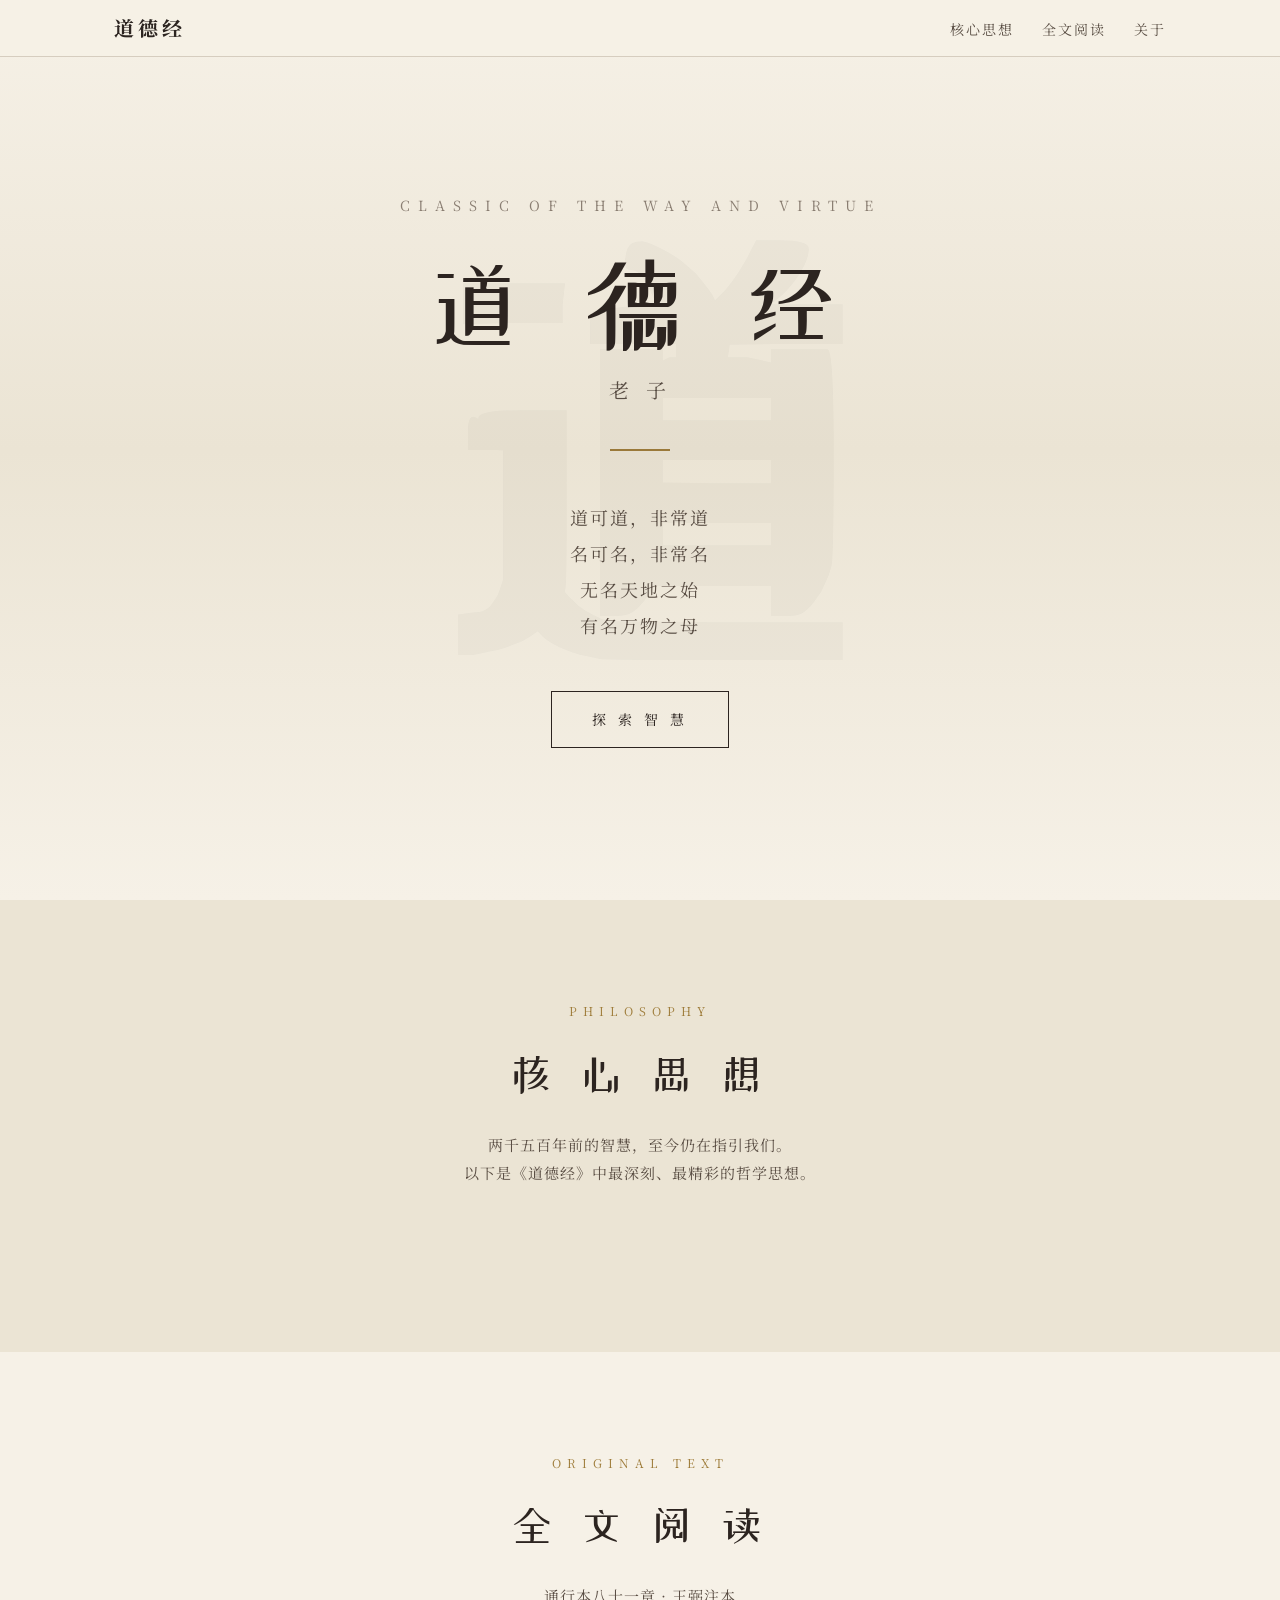
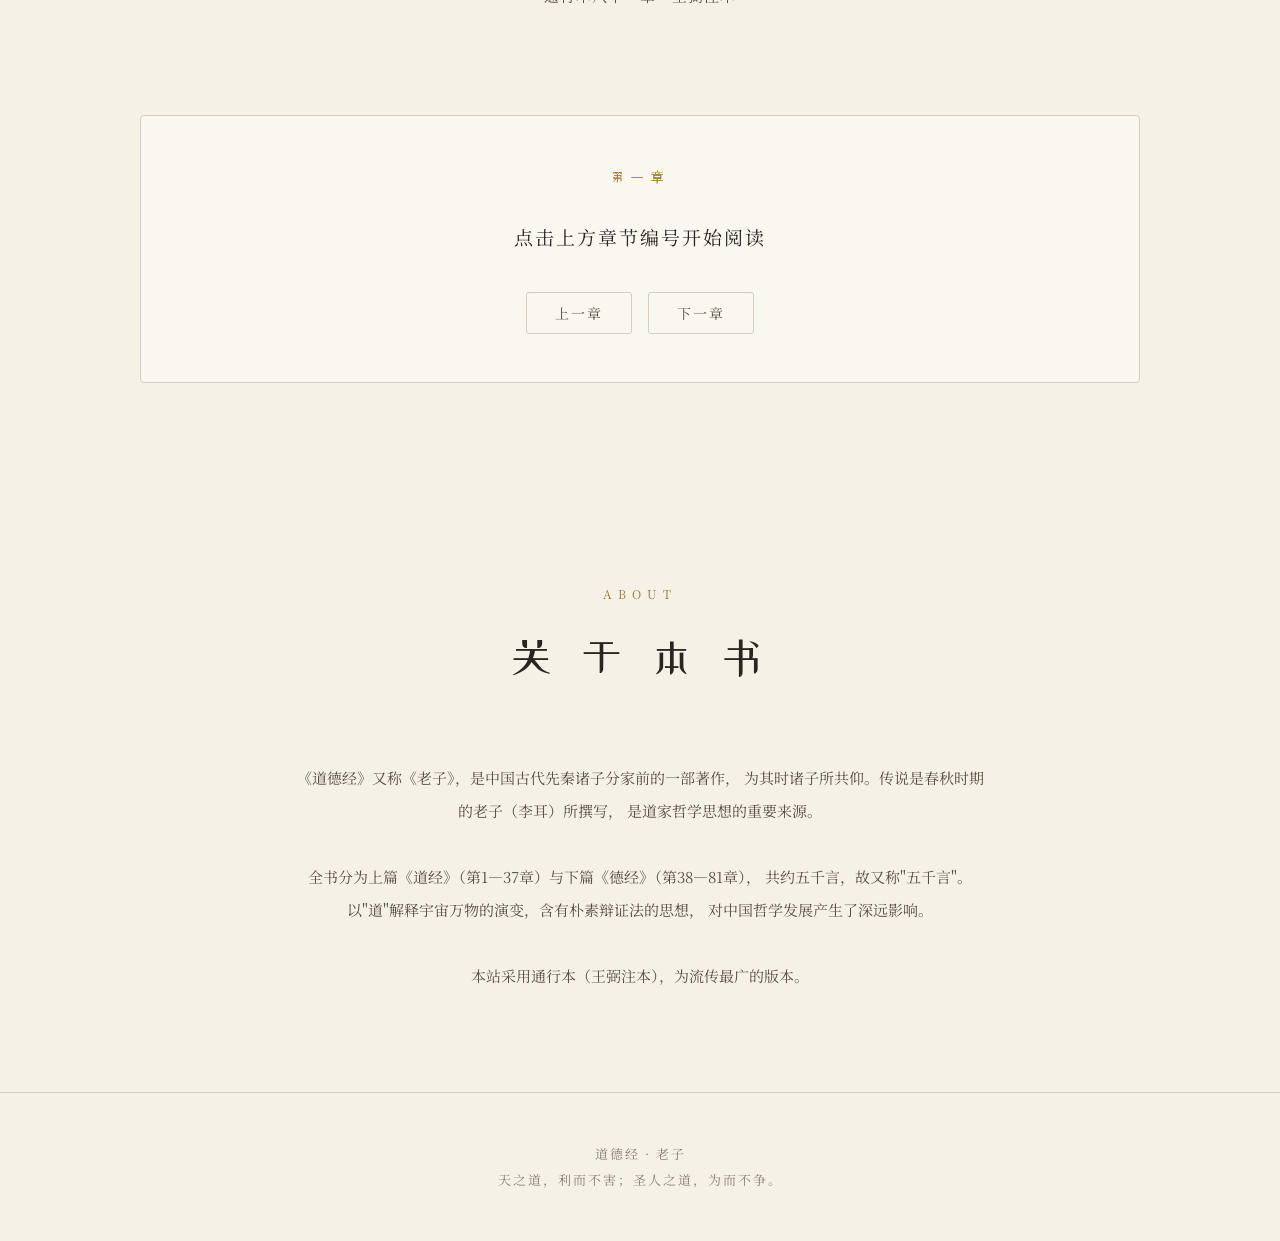
==== daodejing/index.html @ 7492b42c "Add Dao De Jing (道德经) website with core philosophy + full text Single-page static site with Chinese " ====
<!DOCTYPE html>
<html lang="zh-CN">
<head>
<meta charset="UTF-8">
<meta name="viewport" content="width=device-width, initial-scale=1.0">
<title>道德经 — 老子智慧</title>
<style>
@import url('https://fonts.googleapis.com/css2?family=Noto+Serif+SC:wght@400;600;700;900&family=ZCOOL+XiaoWei&display=swap');

:root {
  --bg: #f6f1e7;
  --bg-dark: #ebe4d4;
  --ink: #2c2420;
  --ink-light: #5a4e44;
  --ink-faint: #8a7e72;
  --accent: #8b2500;
  --accent-light: #c44820;
  --gold: #9e7c3a;
  --gold-light: #c4a85a;
  --card-bg: #faf7f0;
  --border: #d6cdbf;
  --shadow: rgba(44,36,32,0.08);
}

* { margin: 0; padding: 0; box-sizing: border-box; }

html { scroll-behavior: smooth; }

body {
  font-family: 'Noto Serif SC', 'Songti SC', 'SimSun', 'STSong', serif;
  background: var(--bg);
  color: var(--ink);
  line-height: 1.9;
  font-size: 17px;
  -webkit-font-smoothing: antialiased;
}

/* ── NAV ─────────────────────────────────────── */
nav {
  position: fixed; top: 0; left: 0; right: 0; z-index: 100;
  background: rgba(246,241,231,0.92);
  backdrop-filter: blur(12px);
  border-bottom: 1px solid var(--border);
  transition: box-shadow 0.3s;
}
nav.scrolled { box-shadow: 0 2px 20px var(--shadow); }
.nav-inner {
  max-width: 1100px; margin: 0 auto;
  display: flex; align-items: center; justify-content: space-between;
  padding: 0 24px; height: 56px;
}
.nav-brand {
  font-size: 20px; font-weight: 700; color: var(--ink);
  text-decoration: none; letter-spacing: 4px;
}
.nav-links { display: flex; gap: 28px; list-style: none; }
.nav-links a {
  text-decoration: none; color: var(--ink-light); font-size: 14px;
  letter-spacing: 2px; transition: color 0.2s; position: relative;
}
.nav-links a:hover, .nav-links a.active { color: var(--accent); }
.nav-links a::after {
  content: ''; position: absolute; bottom: -4px; left: 0; right: 0;
  height: 2px; background: var(--accent); transform: scaleX(0);
  transition: transform 0.3s;
}
.nav-links a:hover::after, .nav-links a.active::after { transform: scaleX(1); }
.nav-toggle { display: none; background: none; border: none; cursor: pointer; font-size: 24px; color: var(--ink); }

/* ── HERO ────────────────────────────────────── */
.hero {
  min-height: 100vh; display: flex; flex-direction: column;
  align-items: center; justify-content: center; text-align: center;
  padding: 120px 24px 80px;
  background: linear-gradient(180deg, var(--bg) 0%, var(--bg-dark) 50%, var(--bg) 100%);
  position: relative; overflow: hidden;
}
.hero::before {
  content: '道'; position: absolute;
  font-size: min(60vw, 500px); color: rgba(44,36,32,0.03);
  font-family: 'ZCOOL XiaoWei', serif; font-weight: 900;
  top: 50%; left: 50%; transform: translate(-50%,-50%);
  pointer-events: none; user-select: none;
}
.hero-subtitle {
  font-size: 14px; letter-spacing: 8px; color: var(--ink-faint);
  text-transform: uppercase; margin-bottom: 24px;
}
.hero-title {
  font-family: 'ZCOOL XiaoWei', 'Noto Serif SC', serif;
  font-size: clamp(48px, 10vw, 100px);
  font-weight: 400; letter-spacing: 16px;
  color: var(--ink); margin-bottom: 8px;
  line-height: 1.2;
}
.hero-author {
  font-size: 20px; color: var(--ink-light); letter-spacing: 6px;
  margin-bottom: 40px;
}
.hero-quote {
  max-width: 600px; font-size: 18px; color: var(--ink-light);
  line-height: 2; letter-spacing: 2px; margin-bottom: 48px;
}
.hero-divider {
  width: 60px; height: 2px; background: var(--gold); margin-bottom: 48px;
}
.hero-cta {
  display: inline-block; padding: 14px 40px;
  border: 1px solid var(--ink); color: var(--ink);
  text-decoration: none; font-size: 14px; letter-spacing: 4px;
  transition: all 0.3s;
}
.hero-cta:hover {
  background: var(--ink); color: var(--bg);
}

/* ── SECTIONS ────────────────────────────────── */
section { padding: 100px 24px; }
.section-inner { max-width: 1000px; margin: 0 auto; }
.section-header {
  text-align: center; margin-bottom: 64px;
}
.section-tag {
  font-size: 12px; letter-spacing: 6px; color: var(--gold);
  text-transform: uppercase; margin-bottom: 12px;
}
.section-title {
  font-family: 'ZCOOL XiaoWei', 'Noto Serif SC', serif;
  font-size: clamp(28px, 5vw, 42px);
  font-weight: 400; letter-spacing: 8px;
  margin-bottom: 16px;
}
.section-desc {
  font-size: 15px; color: var(--ink-light);
  max-width: 600px; margin: 0 auto; letter-spacing: 1px;
}

/* ── IDEA CARDS ───────────────────────────────── */
#ideas { background: var(--bg-dark); }
.ideas-grid {
  display: grid; grid-template-columns: 1fr; gap: 24px;
}
.idea-card {
  background: var(--card-bg);
  border: 1px solid var(--border);
  border-radius: 4px;
  overflow: hidden; transition: box-shadow 0.3s;
}
.idea-card:hover { box-shadow: 0 8px 32px var(--shadow); }
.idea-header {
  padding: 28px 32px; cursor: pointer;
  display: flex; align-items: flex-start; gap: 20px;
  user-select: none;
}
.idea-number {
  font-family: 'ZCOOL XiaoWei', serif;
  font-size: 36px; color: var(--gold-light);
  line-height: 1; min-width: 44px; text-align: center;
  opacity: 0.6;
}
.idea-header-text { flex: 1; }
.idea-name {
  font-size: 22px; font-weight: 700;
  letter-spacing: 4px; margin-bottom: 8px;
  color: var(--ink);
}
.idea-quote-preview {
  font-size: 15px; color: var(--accent);
  letter-spacing: 1px; line-height: 1.7;
}
.idea-toggle {
  font-size: 20px; color: var(--ink-faint);
  transition: transform 0.3s; margin-top: 6px;
}
.idea-card.open .idea-toggle { transform: rotate(180deg); }
.idea-body {
  max-height: 0; overflow: hidden;
  transition: max-height 0.5s ease;
}
.idea-body-inner {
  padding: 0 32px 32px 96px;
}
.idea-full-quote {
  background: rgba(142,124,58,0.06);
  border-left: 3px solid var(--gold);
  padding: 16px 20px; margin-bottom: 20px;
  font-size: 15px; color: var(--accent);
  letter-spacing: 1px; line-height: 2;
}
.idea-explain {
  font-size: 15px; color: var(--ink-light);
  line-height: 2; margin-bottom: 16px;
  text-align: justify;
}
.idea-insight {
  font-size: 14px; color: var(--gold);
  border-top: 1px solid var(--border);
  padding-top: 16px; line-height: 1.8;
  font-style: italic;
}

/* ── FULL TEXT ─────────────────────────────────── */
#fulltext { background: var(--bg); }
.chapter-grid {
  display: grid; grid-template-columns: repeat(auto-fill, minmax(90px, 1fr));
  gap: 8px; margin-bottom: 40px;
}
.chap-btn {
  padding: 8px 4px; text-align: center;
  background: var(--card-bg); border: 1px solid var(--border);
  border-radius: 3px; cursor: pointer;
  font-size: 13px; color: var(--ink-light);
  transition: all 0.2s; font-family: inherit;
}
.chap-btn:hover, .chap-btn.active {
  background: var(--ink); color: var(--bg);
  border-color: var(--ink);
}
.chapter-display {
  background: var(--card-bg);
  border: 1px solid var(--border);
  border-radius: 4px;
  padding: 48px; min-height: 200px;
  text-align: center;
}
.chapter-display-num {
  font-family: 'ZCOOL XiaoWei', serif;
  font-size: 14px; letter-spacing: 6px;
  color: var(--gold); margin-bottom: 24px;
}
.chapter-display-text {
  font-size: 19px; line-height: 2.4;
  letter-spacing: 2px; color: var(--ink);
  max-width: 700px; margin: 0 auto;
  white-space: pre-line;
}
.chapter-nav {
  display: flex; justify-content: center; gap: 16px; margin-top: 32px;
}
.chapter-nav button {
  padding: 10px 28px; font-family: inherit;
  font-size: 14px; letter-spacing: 2px;
  background: none; border: 1px solid var(--border);
  color: var(--ink-light); cursor: pointer;
  border-radius: 3px; transition: all 0.2s;
}
.chapter-nav button:hover {
  border-color: var(--ink); color: var(--ink);
}
.chapter-nav button:disabled {
  opacity: 0.3; cursor: default;
}

/* ── FOOTER ───────────────────────────────────── */
footer {
  text-align: center; padding: 48px 24px;
  border-top: 1px solid var(--border);
  font-size: 13px; color: var(--ink-faint);
  letter-spacing: 2px; line-height: 2;
}

/* ── SCROLL TOP ───────────────────────────────── */
.scroll-top {
  position: fixed; bottom: 32px; right: 32px;
  width: 44px; height: 44px;
  background: var(--ink); color: var(--bg);
  border: none; border-radius: 50%;
  font-size: 18px; cursor: pointer;
  opacity: 0; pointer-events: none;
  transition: opacity 0.3s, transform 0.3s;
  z-index: 90; display: flex; align-items: center; justify-content: center;
}
.scroll-top.show { opacity: 0.7; pointer-events: auto; }
.scroll-top:hover { opacity: 1; transform: scale(1.1); }

/* ── RESPONSIVE ───────────────────────────────── */
@media (max-width: 768px) {
  .nav-links { display: none; }
  .nav-links.open {
    display: flex; flex-direction: column;
    position: absolute; top: 56px; left: 0; right: 0;
    background: rgba(246,241,231,0.97);
    padding: 20px 24px; gap: 16px;
    border-bottom: 1px solid var(--border);
  }
  .nav-toggle { display: block; }
  .hero { padding: 100px 20px 60px; }
  .idea-header { padding: 20px; gap: 12px; }
  .idea-number { font-size: 28px; min-width: 36px; }
  .idea-name { font-size: 18px; }
  .idea-body-inner { padding: 0 20px 24px 68px; }
  .chapter-display { padding: 28px 20px; }
  .chapter-grid { grid-template-columns: repeat(auto-fill, minmax(70px, 1fr)); }
  section { padding: 60px 16px; }
}
</style>
</head>
<body>

<!-- NAV -->
<nav id="mainNav">
  <div class="nav-inner">
    <a href="#" class="nav-brand">道德经</a>
    <button class="nav-toggle" onclick="toggleMenu()" aria-label="Menu">&#9776;</button>
    <ul class="nav-links" id="navLinks">
      <li><a href="#ideas">核心思想</a></li>
      <li><a href="#fulltext">全文阅读</a></li>
      <li><a href="#about">关于</a></li>
    </ul>
  </div>
</nav>

<!-- HERO -->
<section class="hero" id="home">
  <div class="hero-subtitle">CLASSIC OF THE WAY AND VIRTUE</div>
  <h1 class="hero-title">道 德 经</h1>
  <p class="hero-author">老 子</p>
  <div class="hero-divider"></div>
  <p class="hero-quote">
    道可道，非常道<br>
    名可名，非常名<br>
    无名天地之始<br>
    有名万物之母
  </p>
  <a href="#ideas" class="hero-cta">探 索 智 慧</a>
</section>

<!-- CORE IDEAS -->
<section id="ideas">
  <div class="section-inner">
    <div class="section-header">
      <div class="section-tag">PHILOSOPHY</div>
      <h2 class="section-title">核 心 思 想</h2>
      <p class="section-desc">
        两千五百年前的智慧，至今仍在指引我们。<br>
        以下是《道德经》中最深刻、最精彩的哲学思想。
      </p>
    </div>

    <div class="ideas-grid" id="ideasGrid">
      <!-- JS renders cards -->
    </div>
  </div>
</section>

<!-- FULL TEXT -->
<section id="fulltext">
  <div class="section-inner">
    <div class="section-header">
      <div class="section-tag">ORIGINAL TEXT</div>
      <h2 class="section-title">全 文 阅 读</h2>
      <p class="section-desc">通行本八十一章 · 王弼注本</p>
    </div>

    <div class="chapter-grid" id="chapterGrid">
      <!-- JS renders 81 buttons -->
    </div>

    <div class="chapter-display" id="chapterDisplay">
      <div class="chapter-display-num" id="chapNum">第一章</div>
      <div class="chapter-display-text" id="chapText">点击上方章节编号开始阅读</div>
      <div class="chapter-nav">
        <button onclick="prevChapter()" id="prevBtn">上一章</button>
        <button onclick="nextChapter()" id="nextBtn">下一章</button>
      </div>
    </div>
  </div>
</section>

<!-- ABOUT -->
<section id="about">
  <div class="section-inner">
    <div class="section-header">
      <div class="section-tag">ABOUT</div>
      <h2 class="section-title">关 于 本 书</h2>
    </div>
    <div style="max-width:700px; margin:0 auto; text-align:center; color:var(--ink-light); line-height:2.2; font-size:15px;">
      <p>
        《道德经》又称《老子》，是中国古代先秦诸子分家前的一部著作，
        为其时诸子所共仰。传说是春秋时期的老子（李耳）所撰写，
        是道家哲学思想的重要来源。
      </p>
      <br>
      <p>
        全书分为上篇《道经》（第1—37章）与下篇《德经》（第38—81章），
        共约五千言，故又称"五千言"。
        以"道"解释宇宙万物的演变，含有朴素辩证法的思想，
        对中国哲学发展产生了深远影响。
      </p>
      <br>
      <p>
        本站采用通行本（王弼注本），为流传最广的版本。
      </p>
    </div>
  </div>
</section>

<footer>
  道德经 · 老子<br>
  天之道，利而不害；圣人之道，为而不争。
</footer>

<button class="scroll-top" id="scrollTop" onclick="window.scrollTo({top:0})">&#8593;</button>

<script>
// ── DATA: 12 Core Ideas ──────────────────────────
const IDEAS = [
  {
    name: "道法自然",
    preview: "人法地，地法天，天法道，道法自然。",
    quotes: [
      "人法地，地法天，天法道，道法自然。 ——第二十五章",
      "道可道，非常道；名可名，非常名。无名天地之始，有名万物之母。 ——第一章",
      "道生一，一生二，二生三，三生万物。 ——第四十二章"
    ],
    explain: ""道"是老子哲学的最高范畴，是天地万物的本原与本体。"道法自然"并非说道之上还有一个"自然"，而是说道的本性就是自然而然、自本自根。道无形无名，不可言说，却创生万物。道成就万物，不是有意作为，而是完全出于自然——"生而不有，为而不恃，长而不宰"。",
    insight: "两千五百年前就提出了宇宙运行的根本法则——一切事物都应遵循其内在规律，不可强行违背。这是人类最早的系统性自然哲学之一，至今仍是生态哲学和可持续发展理念的思想源头。"
  },
  {
    name: "无为而治",
    preview: "道常无为，而无不为。",
    quotes: [
      "道常无为，而无不为。侯王若能守之，万物将自化。 ——第三十七章",
      "我无为而民自化，我好静而民自正，我无事而民自富，我无欲而民自朴。 ——第五十七章",
      "为无为，事无事，味无味。 ——第六十三章"
    ],
    explain: ""无为"是老子治国智慧的总纲，但绝非消极不作为。其真义是顺应自然规律而行，不妄为、不强为、不逆天道而动。正因为不违背自然，不强以为意，才能达到最好的效果——"无为而无不为"。",
    insight: "这一理念揭示了过度干预往往适得其反的深刻道理。最高明的治理，是创造条件让事物自然发展，而非事无巨细地控制一切——对现代管理学、政治学都有极强的启示。"
  },
  {
    name: "上善若水",
    preview: "水善利万物而不争，处众人之所恶，故几于道。",
    quotes: [
      "上善若水。水善利万物而不争，处众人之所恶，故几于道。居善地，心善渊，与善仁，言善信，正善治，事善能，动善时。夫唯不争，故无尤。 ——第八章"
    ],
    explain: "老子以水为喻，阐述最高境界的善德。水具有三大品格：一是"利万物"——滋养万物却不索取回报；二是"不争"——不与万物争高下；三是"处下"——甘居众人不愿去的低处。同时，水在居处、心胸、待人、言语、治事、行动等七个方面都展现了至善之德。",
    insight: "以水喻道，将抽象哲理化为最生动的自然意象。谦卑、利他、不争才是最接近道的品格——深刻影响了中国人的处世哲学和人格理想。"
  },
  {
    name: "反者道之动",
    preview: "祸兮，福之所倚；福兮，祸之所伏。",
    quotes: [
      "反者道之动，弱者道之用。天下万物生于有，有生于无。 ——第四十章",
      "祸兮，福之所倚；福兮，祸之所伏。 ——第五十八章",
      "曲则全，枉则直，洼则盈，敝则新，少则得，多则惑。 ——第二十二章"
    ],
    explain: ""反者道之动"揭示了宇宙万物运动变化的根本规律：事物总是朝着相反的方向发展转化，物极必反，循环往复。祸与福、强与弱、有与无，一切对立面都是相互依存、相互转化的。委曲反能保全，弯曲反能伸直，低洼反能充盈——看似矛盾的表述，蕴含着深刻的辩证智慧。",
    insight: "老子的辩证法思想比黑格尔早了两千多年，却已精辟地揭示了对立统一的基本规律，是人类哲学史上最早、最深刻的辩证思维之一。"
  },
  {
    name: "柔弱胜刚强",
    preview: "天下莫柔弱于水，而攻坚强者莫之能胜。",
    quotes: [
      "天下莫柔弱于水，而攻坚强者莫之能胜，以其无以易之。弱之胜强，柔之胜刚，天下莫不知，莫能行。 ——第七十八章",
      "人之生也柔弱，其死也坚强。万物草木之生也柔脆，其死也枯槁。故坚强者死之徒，柔弱者生之徒。 ——第七十六章"
    ],
    explain: "老子以水攻坚石、活人柔软而死人僵硬等自然现象为例，阐述了"守柔"的哲学主张。柔弱并非软弱无能，而是一种顺应自然、不与外力硬碰的生存智慧。天下没有比水更柔弱的，但攻克坚强之物没有能胜过水的。柔弱代表生机与活力，坚强则预示衰亡与僵化。",
    insight: "彻底颠覆了"强者为王"的常规认知——柔韧、灵活、适应力才是长久生存的根本力量，对军事战略、商业竞争、个人成长都有深远的指导价值。"
  },
  {
    name: "有无相生",
    preview: "有之以为利，无之以为用。",
    quotes: [
      "有无相生，难易相成，长短相形，高下相盈，音声相和，前后相随。 ——第二章",
      "三十辐共一毂，当其无，有车之用。埏埴以为器，当其无，有器之用。凿户牖以为室，当其无，有室之用。故有之以为利，无之以为用。 ——第十一章"
    ],
    explain: "老子提出了"有"与"无"这对根本性的哲学范畴。一切事物都是"有"与"无"的统一。车轮中间的空虚才使车有用，器皿中间的空间才使器皿有用，房屋的空间才使房屋可居——看似"无"的部分，恰恰是最关键的功能所在。",
    insight: "深刻揭示了"空"与"虚"的巨大价值，打破了人们只重视"有"而忽视"无"的偏见，是建筑美学、空间设计乃至人生留白哲学的理论根基。"
  },
  {
    name: "致虚守静",
    preview: "致虚极，守静笃。万物并作，吾以观复。",
    quotes: [
      "致虚极，守静笃。万物并作，吾以观复。夫物芸芸，各复归其根。归根曰静，是谓复命。 ——第十六章",
      "重为轻根，静为躁君。 ——第二十六章"
    ],
    explain: ""致虚极，守静笃"是老子修身养性的核心心法。"致虚"是让内心达到极度空明、无杂念的状态；"守静"是坚持安静笃定、不被外物所扰。只有在虚静的心境中，才能观照万物循环往复的规律，看清事物的本质。万物纷纷芸芸，最终都要回归其根本——归根就是静，了解这个规律才叫"明"。",
    insight: "在充满喧嚣与焦虑的时代，"致虚守静"是冥想、正念等现代心理调适方法的古老哲学源头，教导人们通过内心的宁静来获得真正的洞察力。"
  },
  {
    name: "知足不辱",
    preview: "祸莫大于不知足，咎莫大于欲得。",
    quotes: [
      "知足不辱，知止不殆，可以长久。 ——第四十四章",
      "祸莫大于不知足，咎莫大于欲得。故知足之足，常足矣。 ——第四十六章",
      "金玉满堂，莫之能守；富贵而骄，自遗其咎。功遂身退，天之道也。 ——第九章"
    ],
    explain: "老子深刻指出，人生最大的祸患莫过于不知满足，最大的过错莫过于贪欲无度。懂得满足就不会受到屈辱，懂得适可而止就不会陷入危险，这样才能长久安泰。知足不是安于现状的消极态度，而是对个人私欲的节制。功成之后懂得身退，才符合天道。",
    insight: "在物质主义盛行的当下尤为振聋发聩——幸福不在于拥有多少，而在于欲望与所得之间的平衡，是对抗现代人普遍焦虑的一剂良方。"
  },
  {
    name: "天地不仁",
    preview: "天地不仁，以万物为刍狗。",
    quotes: [
      "天地不仁，以万物为刍狗；圣人不仁，以百姓为刍狗。 ——第五章",
      "天之道，损有余而补不足。人之道则不然，损不足以奉有余。 ——第七十七章"
    ],
    explain: ""天地不仁"并非说天地残忍，而是说天地没有偏私偏爱，对待万物一视同仁，任其自生自灭、自然发展。同时，老子指出天之道是"损有余而补不足"——自然法则趋向平衡；而人之道却相反，"损不足以奉有余"——穷者愈穷，富者愈富。",
    insight: "提出了超越人类中心主义的宇宙观，主张万物平等、自然公正，同时深刻批判了社会不公的本质。"天之道损有余而补不足"是对社会公平正义最早、最精辟的哲学表达之一。"
  },
  {
    name: "大音希声",
    preview: "大方无隅，大器晚成，大音希声，大象无形。",
    quotes: [
      "大方无隅，大器晚成，大音希声，大象无形，道隐无名。 ——第四十一章",
      "五色令人目盲，五音令人耳聋，五味令人口爽。 ——第十二章"
    ],
    explain: "最宏大的方形反而没有棱角，最伟大的器物最后才能完成，最宏大的声音反而听不到声响，最宏大的形象反而看不到具体的形状——道幽隐而没有名称。真正伟大的东西超越了具体形式的限制。同时，过度的感官刺激反而会使人丧失感知能力。",
    insight: "揭示了"至简"与"至大"的内在统一，是极简主义美学和"少即是多"设计哲学的古老智慧源头——真正的伟大不在于外在的华丽，而在于内在的深邃与质朴。"
  },
  {
    name: "见素抱朴",
    preview: "见素抱朴，少私寡欲，绝学无忧。",
    quotes: [
      "见素抱朴，少私寡欲，绝学无忧。 ——第十九章",
      "常德不离，复归于婴儿。 ——第二十八章",
      "含德之厚，比于赤子。 ——第五十五章"
    ],
    explain: ""素"是未染色的丝，"朴"是未雕琢的木，二者都喻指事物最原始、最纯真的自然本色。老子主张人应当保持内心的素朴纯真，回归如婴儿般的天真本性，减少自私的欲望，不被外在的名利物欲所牵绊。这不是要人回到蒙昧状态，而是在纷繁复杂的世界中保持内心的清明与纯净。",
    insight: "在信息爆炸、欲望膨胀的现代社会，"见素抱朴"提供了一种极其珍贵的精神解药——剥去层层伪装，找回生命最本真的状态。"
  },
  {
    name: "不争之德",
    preview: "夫唯不争，故天下莫能与之争。",
    quotes: [
      "夫唯不争，故天下莫能与之争。 ——第二十二章",
      "天之道，利而不害；圣人之道，为而不争。 ——第八十一章",
      "江海所以能为百谷王者，以其善下之，故能为百谷王。 ——第六十六章"
    ],
    explain: "江海之所以能成为百川归流之处，正因为它处于最低处——善于"处下"。不争不是不进取，而是不以争胜为目的，不与人争名夺利。正因为不争，所以天下没有人能与之相争。圣人的行为准则是"为而不争"——积极做事，但不争功夺利。",
    insight: "揭示了一个深刻的悖论：越是不争，反而越能成就大业。真正的竞争力不在于击败对手，而在于成就自己、利益他人——这才是可持续的成功之道。"
  }
];

// ── DATA: 81 Chapters ────────────────────────────
const CHAPTERS = [
  "道可道，非常道；名可名，非常名。无，名天地之始，有，名万物之母。\n故常无欲，以观其妙；常有欲，以观其徼。\n此两者同出而异名，同谓之玄，玄之又玄，众妙之门。",
  "天下皆知美之为美，斯恶已；皆知善之为善，斯不善已。\n故有无相生，难易相成，长短相较，高下相倾，音声相和，前后相随。\n是以圣人处无为之事，行不言之教，\n万物作焉而不辞，生而不有，为而不恃，功成而弗居。\n夫唯弗居，是以不去。",
  "不尚贤，使民不争；不贵难得之货，使民不为盗；不见可欲，使民心不乱。\n是以圣人之治，虚其心，实其腹；弱其志，强其骨。\n常使民无知无欲，使夫智者不敢为也。\n为无为，则无不治。",
  "道冲而用之或不盈，渊兮似万物之宗。\n挫其锐，解其纷，和其光，同其尘。\n湛兮似或存，吾不知谁之子，象帝之先。",
  "天地不仁，以万物为刍狗；\n圣人不仁，以百姓为刍狗。\n天地之间，其犹橐龠乎？\n虚而不屈，动而愈出。\n多言数穷，不如守中。",
  "谷神不死，是谓玄牝，\n玄牝之门，是谓天地根。\n绵绵若存，用之不勤。",
  "天长地久。天地所以能长且久者，以其不自生，故能长生。\n是以圣人后其身而身先，外其身而身存。\n非以其无私邪？故能成其私。",
  "上善若水。水善利万物而不争，处众人之所恶，故几于道。\n居善地，心善渊，与善仁，言善信，正善治，事善能，动善时。\n夫唯不争，故无尤。",
  "持而盈之，不若其已；\n揣而锐之，不可长保。\n金玉满堂，莫之能守；\n富贵而骄，自遗其咎。\n功遂身退，天之道也。",
  "载营魄抱一，能无离乎？\n专气致柔，能婴儿乎？\n涤除玄览，能无疵乎？\n爱民治国，能无知乎？\n天门开阖，能无雌乎？\n明白四达，能无为乎？\n生之、畜之，生而不有，为而不恃，长而不宰，是谓玄德。",
  "三十辐共一毂，当其无，有车之用。\n埏埴以为器，当其无，有器之用。\n凿户牖以为室，当其无，有室之用。\n故有之以为利，无之以为用。",
  "五色令人目盲，五音令人耳聋，五味令人口爽，\n驰骋畋猎令人心发狂，难得之货令人行妨。\n是以圣人为腹不为目，故去彼取此。",
  "宠辱若惊，贵大患若身。\n何谓宠辱若惊？宠为下，得之若惊，失之若惊，是谓宠辱若惊。\n何谓贵大患若身？吾所以有大患者，为吾有身，及吾无身，吾有何患！\n故贵以身为天下，若可寄天下；爱以身为天下，若可托天下。",
  "视而不见，名曰夷；听之不闻，名曰希；\n搏之不得，名曰微。此三者不可致诘，故混而为一。\n其上不徼，其下不昧，绳绳兮不可名，复归于无物。\n是谓无状之状，无物之象，是谓惚恍。\n迎之不见其首，随之不见其后。\n执古之道，以御今之有。能知古始，是谓道纪。",
  "古之善为士者，微妙玄通，深不可识。\n夫唯不可识，故强为之容。\n豫兮，若冬涉川；犹兮，若畏四邻；\n俨兮，其若客；涣兮，若冰之将释；\n敦兮，其若朴；旷兮，其若谷；浑兮，其若浊。\n孰能浊以止，静之徐清？\n孰能安以久，动之徐生？\n保此道者不欲盈，夫唯不盈，故能敝而新成。",
  "致虚极，守静笃，万物并作，吾以观复。\n夫物芸芸，各复归其根。归根曰静，是谓复命。\n复命曰常，知常曰明，不知常，妄作，凶。\n知常容，容乃公，公乃王，王乃天，天乃道，道乃久，没身不殆。",
  "太上，下知有之。\n其次，亲而誉之。\n其次，畏之。其次，侮之。\n信不足焉，有不信焉。\n悠兮其贵言。功成事遂，百姓皆谓我自然。",
  "大道废，有仁义；慧智出，有大伪；\n六亲不和，有孝慈；国家昏乱，有忠臣。",
  "绝圣弃智，民利百倍；\n绝仁弃义，民复孝慈；\n绝巧弃利，盗贼无有。\n此三者，以为文不足，故令有所属，见素抱朴，少私寡欲。",
  "绝学无忧。唯之与阿，相去几何？\n善之与恶，相去若何？人之所畏，不可不畏。\n荒兮其未央哉！众人熙熙，如享太牢，如春登台。\n我独泊兮其未兆，如婴儿之未孩。傫傫兮若无所归。\n众人皆有余，而我独若遗。\n我愚人之心也哉！沌沌兮！俗人昭昭，我独昏昏；俗人察察，我独闷闷。\n澹兮其若海，飂兮若无止。\n众人皆有以，而我独顽似鄙。我独异于人，而贵食母。",
  "孔德之容，惟道是从。\n道之为物，惟恍惟惚。\n惚兮恍兮，其中有象；恍兮惚兮，其中有物。\n窈兮冥兮，其中有精；其精甚真，其中有信。\n自古及今，其名不去，以阅众甫。吾何以知众甫之状哉？以此。",
  "曲则全，枉则直，洼则盈，敝则新，少则得，多则惑。\n是以圣人抱一，为天下式。\n不自见故明，不自是故彰，不自伐故有功，不自矜故长。\n夫唯不争，故天下莫能与之争。\n古之所谓曲则全者，岂虚言哉！诚全而归之。",
  "希言自然。\n故飘风不终朝，骤雨不终日。\n孰为此者？天地。\n天地尚不能久，而况于人乎？\n故从事于道者，道者同于道，德者同于德，失者同于失。\n同于道者，道亦乐得之；同于德者，德亦乐得之；同于失者，失亦乐得之。信不足焉，有不信焉。",
  "企者不立，跨者不行，自见者不明，自是者不彰，自伐者无功，自矜者不长。\n其在道也，曰余食赘行。\n物或恶之，故有道者不处。",
  "有物混成，先天地生。\n寂兮寥兮，独立不改，周行而不殆，可以为天下母。\n吾不知其名，字之曰道，强为之名曰大。\n大曰逝，逝曰远，远曰反。\n故道大，天大，地大，王亦大。\n域中有四大，而王居其一焉。\n人法地，地法天，天法道，道法自然。",
  "重为轻根，静为躁君。\n是以圣人终日行不离辎重。\n虽有荣观，燕处超然，奈何万乘之主，而以身轻天下？\n轻则失本，躁则失君。",
  "善行无辙迹，善言无瑕谪，善数不用筹策，善闭无关楗而不可开，善结无绳约而不可解。\n是以圣人常善救人，故无弃人；常善救物，故无弃物，是谓袭明。\n故善人者，不善人之师；不善人者，善人之资。\n不贵其师，不爱其资，虽智大迷，是谓要妙。",
  "知其雄，守其雌，为天下溪。\n为天下溪，常德不离，复归于婴儿。\n知其白，守其黑，为天下式。\n为天下式，常德不忒，复归于无极。\n知其荣，守其辱，为天下谷。为天下谷，常德乃足，复归于朴。\n朴散则为器，圣人用之则为官长。故大制不割。",
  "将欲取天下而为之，吾见其不得已。\n天下神器，不可为也。\n为者败之，执者失之。\n故物或行或随，或歔或吹，或强或羸，或挫或隳。\n是以圣人去甚，去奢，去泰。",
  "以道佐人主者，不以兵强天下，其事好还。师之所处，荆棘生焉。\n大军之后，必有凶年。\n善有果而已，不敢以取强。果而勿矜，果而勿伐，果而勿骄，果而不得已，果而勿强。\n物壮则老，是谓不道，不道早已。",
  "夫佳兵者，不祥之器。物或恶之，故有道者不处。\n君子居则贵左，用兵则贵右。\n兵者，不祥之器，非君子之器。\n不得已而用之，恬淡为上，胜而不美。\n而美之者，是乐杀人。夫乐杀人者，则不可以得志于天下矣。\n吉事尚左，凶事尚右。\n偏将军居左，上将军居右，言以丧礼处之。\n杀人之众，以哀悲泣之，战胜，以丧礼处之。",
  "道常无名，朴虽小，天下莫能臣也。\n侯王若能守之，万物将自宾。\n天地相合以降甘露，民莫之令而自均。\n始制有名，名亦既有，夫亦将知止。\n知止可以不殆。譬道之在天下，犹川谷之于江海。",
  "知人者智，自知者明。\n胜人者有力，自胜者强。\n知足者富，强行者有志，不失其所者久，死而不亡者寿。",
  "大道泛兮，其可左右。\n万物恃之而生而不辞，功成不名有，衣养万物而不为主，常无欲，可名于小；\n万物归焉而不为主，可名为大。\n以其终不自为大，故能成其大。",
  "执大象，天下往；往而不害，安平太。乐与饵，过客止。\n道之出口，淡乎其无味，视之不足见，听之不足闻，用之不足既。",
  "将欲歙之，必固张之；将欲弱之，必固强之；\n将欲废之，必固兴之；将欲夺之，必固与之，是谓微明。\n柔弱胜刚强。鱼不可脱于渊，国之利器不可以示人。",
  "道常无为而无不为，侯王若能守之，万物将自化。\n化而欲作，吾将镇之以无名之朴。\n无名之朴，夫亦将无欲。不欲以静，天下将自定。",
  "上德不德，是以有德；下德不失德，是以无德。\n上德无为而无以为，下德为之而有以为。\n上仁为之而无以为，上义为之而有以为，上礼为之而莫之应，则攘臂而扔之。\n故失道而后德，失德而后仁，失仁而后义，失义而后礼。夫礼者，忠信之薄而乱之首。\n前识者，道之华而愚之始。\n是以大丈夫处其厚，不居其薄；处其实，不居其华。\n故去彼取此。",
  "昔之得一者，天得一以清，地得一以宁，神得一以灵，谷得一以盈，万物得一以生，侯王得一以为天下贞。\n其致之。天无以清将恐裂，地无以宁将恐发，神无以灵将恐歇，谷无以盈将恐竭，万物无以生将恐灭，侯王无以贵高将恐蹶。\n故贵以贱为本，高以下为基。\n是以侯王自谓孤寡不穀。\n此非以贱为本邪？非乎？故致数舆无舆。\n不欲琭琭如玉，珞珞如石。",
  "反者，道之动；弱者，道之用。\n天下万物生于有，有生于无。",
  "上士闻道，勤而行之；中士闻道，若存若亡；下士闻道，大笑之，不笑不足以为道。\n故建言有之：明道若昧，进道若退，夷道若颣。\n上德若谷，大白若辱，广德若不足，建德若偷，质真若渝。\n大方无隅，大器晚成，大音希声，大象无形。\n道隐无名，夫唯道善贷且成。",
  "道生一，一生二，二生三，三生万物。\n万物负阴而抱阳，冲气以为和。人之所恶，唯孤寡不穀，而王公以为称。\n故物，或损之而益，或益之而损。\n人之所教，我亦教之。\n强梁者不得其死，吾将以为教父。",
  "天下之至柔，驰骋天下之至坚，无有入无间，吾是以知无为之有益。\n不言之教，无为之益，天下希及之。",
  "名与身孰亲？身与货孰多？得与亡孰病？\n是故甚爱必大费，多藏必厚亡。\n知足不辱，知止不殆，可以长久。",
  "大成若缺，其用不弊。\n大盈若冲，其用不穷。\n大直若屈，大巧若拙，大辩若讷。躁胜寒，静胜热。\n清静为天下正。",
  "天下有道，却走马以粪；天下无道，戎马生于郊。\n祸莫大于不知足，咎莫大于欲得，故知足之足，常足矣。",
  "不出户，知天下；不窥牖，见天道。\n其出弥远，其知弥少。是以圣人不行而知，不见而名，不为而成。",
  "为学日益，为道日损。\n损之又损，以至于无为，无为而无不为。\n取天下常以无事，及其有事，不足以取天下。",
  "圣人无常心，以百姓心为心。\n善者，吾善之；不善者，吾亦善之，德善。\n信者，吾信之；不信者，吾亦信之，德信。\n圣人在天下歙歙，为天下浑其心。\n百姓皆注其耳目，圣人皆孩之。",
  "出生入死。\n生之徒十有三，死之徒十有三。\n人之生动之死地，亦十有三。\n夫何故？以其生生之厚。\n盖闻善摄生者，陆行不遇兕虎，入军不被甲兵，兕无所投其角，虎无所措其爪，兵无所容其刃。\n夫何故？以其无死地。",
  "道生之，德畜之，物形之，势成之。\n是以万物莫不尊道而贵德。道之尊，德之贵，夫莫之命而常自然。\n故道生之，德畜之。\n长之、育之、亭之、毒之、养之、覆之。生而不有，为而不恃，长而不宰，是谓玄德。",
  "天下有始，以为天下母。既得其母，以知其子；既知其子，复守其母，没身不殆。\n塞其兑，闭其门，终身不勤。\n开其兑，济其事，终身不救。见小曰明，守柔曰强。\n用其光，复归其明，无遗身殃，是为习常。",
  "使我介然有知，行于大道，唯施是畏。\n大道甚夷，而民好径。\n朝甚除，田甚芜，仓甚虚。\n服文彩，带利剑，厌饮食，财货有余，是为盗夸。非道也哉！",
  "善建者不拔，善抱者不脱，子孙以祭祀不辍。\n修之于身，其德乃真；修之于家，其德乃余；修之于乡，其德乃长；\n修之于国，其德乃丰；修之于天下，其德乃普。故以身观身，以家观家，以乡观乡，以国观国，以天下观天下。\n吾何以知天下然哉？以此。",
  "含德之厚，比于赤子。\n蜂虿虺蛇不螫，猛兽不据，攫鸟不搏。\n骨弱筋柔而握固。\n未知牝牡之合而全作，精之至也。\n终日号而不嗄，和之至也。\n知和曰常，知常曰明，益生曰祥，心使气曰强。\n物壮则老，谓之不道，不道早已。",
  "知者不言，言者不知。\n塞其兑，闭其门，挫其锐；解其纷，和其光，同其尘，是谓玄同。\n故不可得而亲，不可得而疏；不可得而利，不可得而害；不可得而贵，不可得而贱，故为天下贵。",
  "以正治国，以奇用兵，以无事取天下。\n吾何以知其然哉？以此。\n天下多忌讳，而民弥贫；民多利器，国家滋昏；人多伎巧，奇物滋起；法令滋彰，盗贼多有。\n故圣人云：“我无为而民自化，我好静而民自正，我无事而民自富，我无欲而民自朴。”",
  "其政闷闷，其民淳淳；其政察察，其民缺缺。\n祸兮福之所倚，福兮祸之所伏。孰知其极？\n其无正。正复为奇，善复为妖，人之迷，其日固久。\n是以圣人方而不割，廉而不刿，直而不肆，光而不耀。",
  "治人事天莫若啬。\n夫唯啬，是谓早服。\n早服谓之重积德，重积德则无不克，无不克则莫知其极，莫知其极，可以有国。\n有国之母，可以长久。是谓深根固柢，长生久视之道。",
  "治大国若烹小鲜。\n以道莅天下，其鬼不神。\n非其鬼不神，其神不伤人；非其神不伤人，圣人亦不伤人。夫两不相伤，故德交归焉。",
  "大国者下流。\n天下之交，天下之牝。牝常以静胜牡，以静为下。\n故大国以下小国，则取小国；小国以下大国，则取大国。故或下以取，或下而取。\n大国不过欲兼畜人，小国不过欲入事人，夫两者各得其所欲，大者宜为下。",
  "道者万物之奥，善人之宝，不善人之所保。美言可以市，尊行可以加人。\n人之不善，何弃之有！故立天子，置三公，虽有拱璧以先驷马，不如坐进此道。古之所以贵此道者何？\n不曰以求得，有罪以免邪？故为天下贵。",
  "为无为，事无事，味无味。大小多少，报怨以德。图难于其易，为大于其细。\n天下难事必作于易，天下大事必作于细，是以圣人终不为大，故能成其大。\n夫轻诺必寡信，多易必多难，是以圣人犹难之。故终无难矣。",
  "其安易持，其未兆易谋，其脆易泮，其微易散。为之于未有，治之于未乱。\n合抱之木，生于毫末；九层之台，起于累土；千里之行，始于足下。\n为者败之，执者失之。是以圣人无为，故无败；无执，故无失。\n民之从事，常于几成而败之。慎终如始，则无败事。是以圣人欲不欲，不贵难得之货。\n学不学，复众人之所过。以辅万物之自然，而不敢为。",
  "古之善为道者，非以明民，将以愚之。\n民之难治，以其智多。故以智治国，国之贼；不以智治国，国之福。\n知此两者，亦稽式。\n常知稽式，是谓玄德。玄德深矣，远矣，与物反矣，然后乃至大顺。",
  "江海所以能为百谷王者，以其善下之，故能为百谷王。\n是以欲上民，必以言下之；欲先民，必以身后之。\n是以圣人处上而民不重，处前而民不害，是以天下乐推而不厌。以其不争，故天下莫能与之争。",
  "天下皆谓我道大，似不肖。\n夫唯大，故似不肖。若肖，久矣其细也夫。我有三宝，持而保之。\n一曰慈，二曰俭，三曰不敢为天下先。\n慈，故能勇；俭，故能广；不敢为天下先，故能成器长。\n今舍慈且勇，舍俭且广，舍后且先，死矣！夫慈，以战则胜，以守则固，天将救之，以慈卫之。",
  "善为士者不武，善战者不怒，善胜敌者不与，善用人者为之下。\n是谓不争之德，是谓用人之力，是谓配天古之极。",
  "用兵有言，吾不敢为主而为客，不敢进寸而退尺。\n是谓行无行，攘无臂，扔无敌，执无兵。\n祸莫大于轻敌，轻敌几丧吾宝。故抗兵相加，哀者胜矣。",
  "吾言甚易知，甚易行，天下莫能知，莫能行。\n言有宗，事有君。夫唯无知，是以不我知。\n知我者希，则我者贵，是以圣人被褐怀玉。",
  "知不知，上；不知知，病。\n夫唯病病，是以不病。\n圣人不病，以其病病，是以不病。",
  "民不畏威，则大威至。\n无狎其所居，无厌其所生。\n夫唯不厌，是以不厌。\n是以圣人自知，不自见；自爱，不自贵。故去彼取此。",
  "勇于敢则杀，勇于不敢则活。\n此两者，或利或害。\n天之所恶，孰知其故？是以圣人犹难之。\n天之道，不争而善胜，不言而善应，不召而自来，繟然而善谋。\n天网恢恢，疏而不失。",
  "民不畏死，奈何以死惧之！\n若使民常畏死，而为奇者，吾得执而杀之，孰敢？\n常有司杀者杀，夫代司杀者杀，是谓代大匠斫。\n夫代大匠斫者，希有不伤其手矣。",
  "民之饥，以其上食税之多，是以饥。\n民之难治，以其上之有为，是以难治。民之轻死，以其求生之厚，是以轻死。\n夫唯无以生为者，是贤于贵生。",
  "人之生也柔弱，其死也坚强。\n万物草木之生也柔脆，其死也枯槁。\n故坚强者死之徒，柔弱者生之徒。\n是以兵强则不胜，木强则兵。强大处下，柔弱处上。",
  "天之道，其犹张弓与！\n高者抑之，下者举之；有余者损之，不足者补之。\n天之道，损有余而补不足。\n人之道则不然，损不足以奉有余。\n孰能有余以奉天下？唯有道者。\n是以圣人为而不恃，功成而不处，其不欲见贤。",
  "天下莫柔弱于水，而攻坚强者莫之能胜，其无以易之。\n弱之胜强，柔之胜刚，天下莫不知，莫能行。\n是以圣人云，受国之垢，是谓社稷主；受国不祥，是为天下王。正言若反。",
  "和大怨，必有余怨，安可以为善？\n是以圣人执左契，而不责于人。\n有德司契，无德司彻。\n天道无亲，常与善人。",
  "小国寡民，使有什伯之器而不用，使民重死而不远徙。\n虽有舟舆，无所乘之；虽有甲兵，无所陈之；使人复结绳而用之。\n甘其食，美其服，安其居，乐其俗。邻国相望，鸡犬之声相闻，民至老死不相往来。",
  "信言不美，美言不信；善者不辩，辩者不善；知者不博，博者不知。\n圣人不积，既以为人，己愈有；既以与人，己愈多。\n天之道，利而不害。圣人之道，为而不争。"
];


// ── RENDER IDEAS ─────────────────────────────────
const grid = document.getElementById('ideasGrid');
IDEAS.forEach((idea, i) => {
  const card = document.createElement('div');
  card.className = 'idea-card';
  card.innerHTML = `
    <div class="idea-header" onclick="toggleIdea(this)">
      <div class="idea-number">${numToChinese(i+1)}</div>
      <div class="idea-header-text">
        <div class="idea-name">${idea.name}</div>
        <div class="idea-quote-preview">${idea.preview}</div>
      </div>
      <div class="idea-toggle">&#9662;</div>
    </div>
    <div class="idea-body">
      <div class="idea-body-inner">
        <div class="idea-full-quote">${idea.quotes.map(q => q.replace(/——/,'<br><span style="font-size:12px;color:var(--ink-faint)">——') + '</span>').join('<br><br>')}</div>
        <div class="idea-explain">${idea.explain}</div>
        <div class="idea-insight">${idea.insight}</div>
      </div>
    </div>`;
  grid.appendChild(card);
});

function numToChinese(n) {
  const chars = ['','一','二','三','四','五','六','七','八','九','十','十一','十二'];
  return chars[n] || n;
}

function toggleIdea(header) {
  const card = header.parentElement;
  const body = card.querySelector('.idea-body');
  if (card.classList.contains('open')) {
    card.classList.remove('open');
    body.style.maxHeight = '0';
  } else {
    card.classList.add('open');
    body.style.maxHeight = body.scrollHeight + 'px';
  }
}


// ── RENDER CHAPTERS ──────────────────────────────
const chapGrid = document.getElementById('chapterGrid');
let currentChap = 0;

for (let i = 0; i < 81; i++) {
  const btn = document.createElement('button');
  btn.className = 'chap-btn';
  btn.textContent = `第${i+1}章`;
  btn.onclick = () => showChapter(i);
  chapGrid.appendChild(btn);
}
showChapter(0);

function showChapter(idx) {
  currentChap = idx;
  document.getElementById('chapNum').textContent = `第${idx+1}章`;
  document.getElementById('chapText').textContent = CHAPTERS[idx];
  document.getElementById('prevBtn').disabled = idx === 0;
  document.getElementById('nextBtn').disabled = idx === 80;
  // highlight active button
  document.querySelectorAll('.chap-btn').forEach((b,i) => {
    b.classList.toggle('active', i === idx);
  });
}
function prevChapter() { if (currentChap > 0) showChapter(currentChap - 1); }
function nextChapter() { if (currentChap < 80) showChapter(currentChap + 1); }


// ── NAV scroll effects ──────────────────────────
const nav = document.getElementById('mainNav');
const scrollBtn = document.getElementById('scrollTop');
window.addEventListener('scroll', () => {
  nav.classList.toggle('scrolled', window.scrollY > 50);
  scrollBtn.classList.toggle('show', window.scrollY > 600);
});

function toggleMenu() {
  document.getElementById('navLinks').classList.toggle('open');
}

// Close mobile menu on link click
document.querySelectorAll('.nav-links a').forEach(a => {
  a.addEventListener('click', () => {
    document.getElementById('navLinks').classList.remove('open');
  });
});
</script>
</body>
</html>
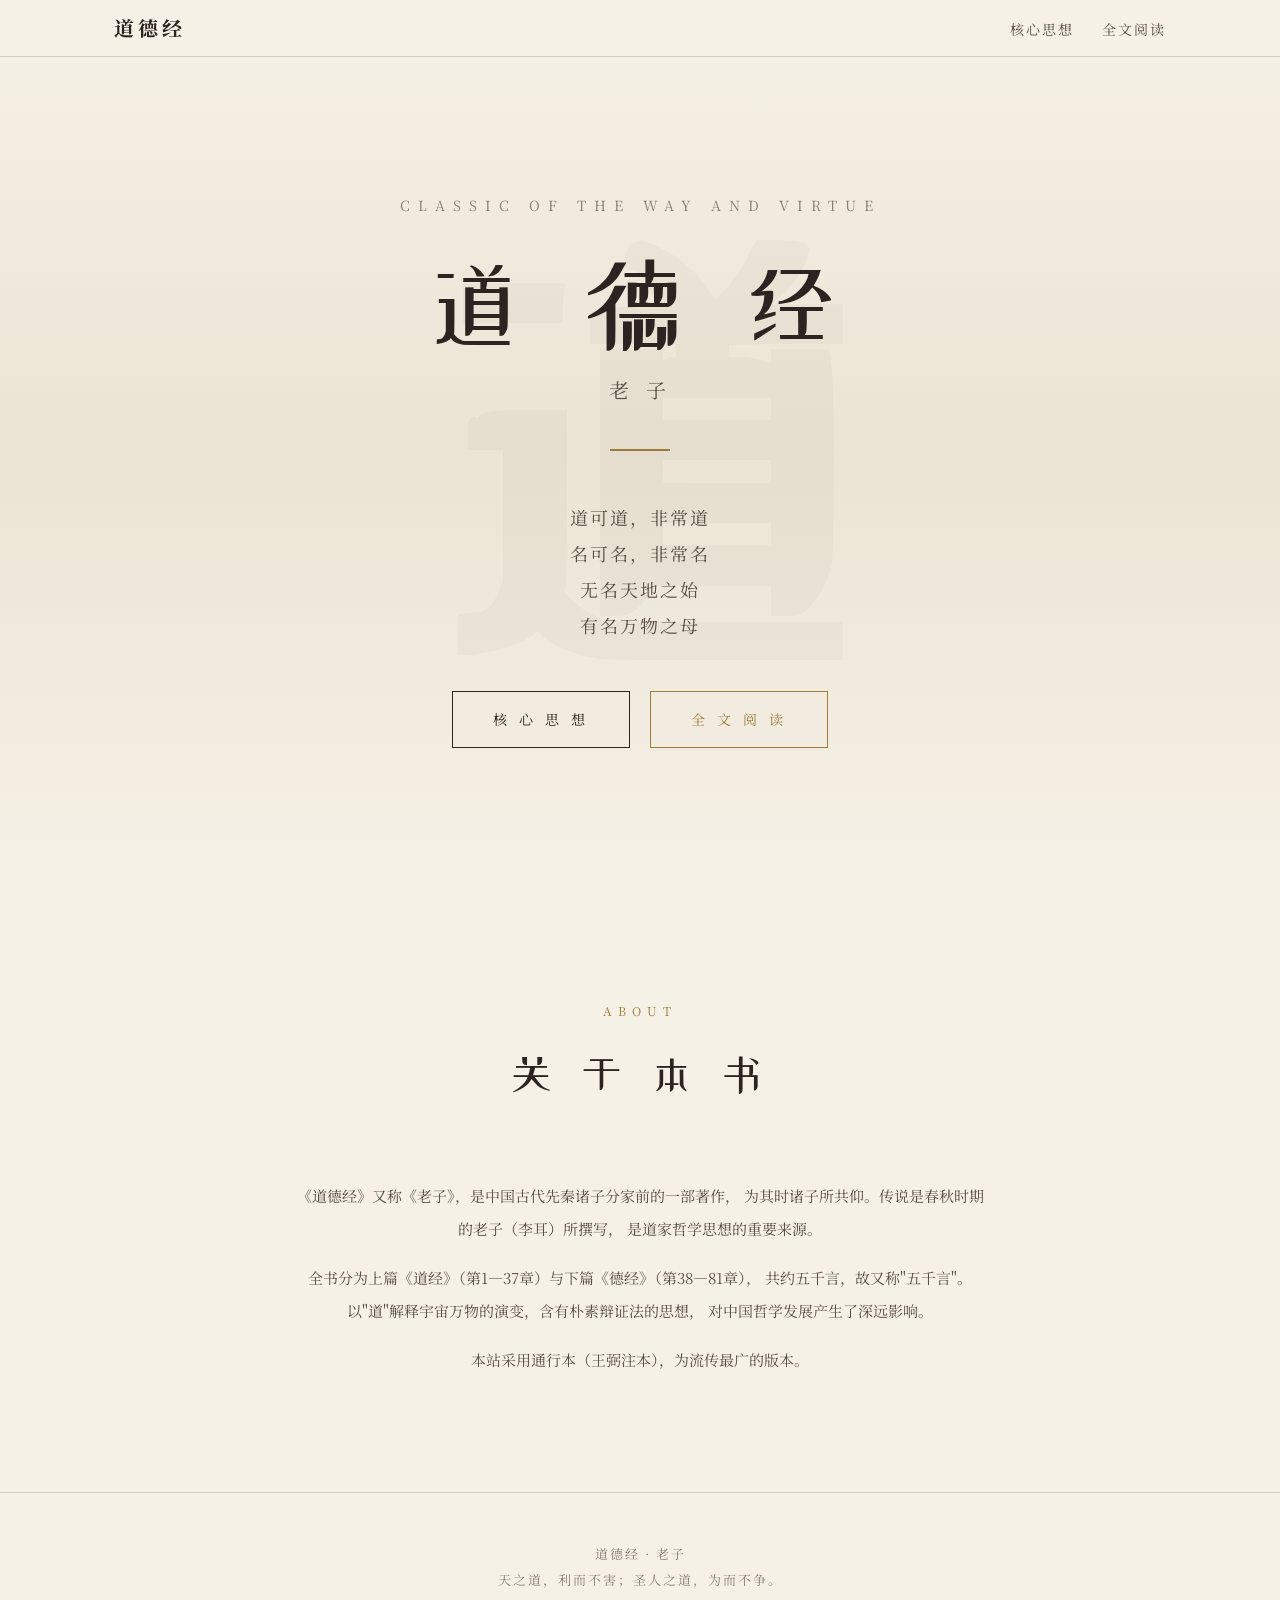
==== commit 69781131: "Refactor 道德经 website: split into multi-page + fix all interactions Problems with the single-file app" ====
--- a/daodejing/index.html
+++ b/daodejing/index.html
@@ -1,317 +1,25 @@
 <!DOCTYPE html>
 <html lang="zh-CN">
 <head>
-<meta charset="UTF-8">
-<meta name="viewport" content="width=device-width, initial-scale=1.0">
-<title>道德经 — 老子智慧</title>
-<style>
-@import url('https://fonts.googleapis.com/css2?family=Noto+Serif+SC:wght@400;600;700;900&family=ZCOOL+XiaoWei&display=swap');
-
-:root {
-  --bg: #f6f1e7;
-  --bg-dark: #ebe4d4;
-  --ink: #2c2420;
-  --ink-light: #5a4e44;
-  --ink-faint: #8a7e72;
-  --accent: #8b2500;
-  --accent-light: #c44820;
-  --gold: #9e7c3a;
-  --gold-light: #c4a85a;
-  --card-bg: #faf7f0;
-  --border: #d6cdbf;
-  --shadow: rgba(44,36,32,0.08);
-}
-
-* { margin: 0; padding: 0; box-sizing: border-box; }
-
-html { scroll-behavior: smooth; }
-
-body {
-  font-family: 'Noto Serif SC', 'Songti SC', 'SimSun', 'STSong', serif;
-  background: var(--bg);
-  color: var(--ink);
-  line-height: 1.9;
-  font-size: 17px;
-  -webkit-font-smoothing: antialiased;
-}
-
-/* ── NAV ─────────────────────────────────────── */
-nav {
-  position: fixed; top: 0; left: 0; right: 0; z-index: 100;
-  background: rgba(246,241,231,0.92);
-  backdrop-filter: blur(12px);
-  border-bottom: 1px solid var(--border);
-  transition: box-shadow 0.3s;
-}
-nav.scrolled { box-shadow: 0 2px 20px var(--shadow); }
-.nav-inner {
-  max-width: 1100px; margin: 0 auto;
-  display: flex; align-items: center; justify-content: space-between;
-  padding: 0 24px; height: 56px;
-}
-.nav-brand {
-  font-size: 20px; font-weight: 700; color: var(--ink);
-  text-decoration: none; letter-spacing: 4px;
-}
-.nav-links { display: flex; gap: 28px; list-style: none; }
-.nav-links a {
-  text-decoration: none; color: var(--ink-light); font-size: 14px;
-  letter-spacing: 2px; transition: color 0.2s; position: relative;
-}
-.nav-links a:hover, .nav-links a.active { color: var(--accent); }
-.nav-links a::after {
-  content: ''; position: absolute; bottom: -4px; left: 0; right: 0;
-  height: 2px; background: var(--accent); transform: scaleX(0);
-  transition: transform 0.3s;
-}
-.nav-links a:hover::after, .nav-links a.active::after { transform: scaleX(1); }
-.nav-toggle { display: none; background: none; border: none; cursor: pointer; font-size: 24px; color: var(--ink); }
-
-/* ── HERO ────────────────────────────────────── */
-.hero {
-  min-height: 100vh; display: flex; flex-direction: column;
-  align-items: center; justify-content: center; text-align: center;
-  padding: 120px 24px 80px;
-  background: linear-gradient(180deg, var(--bg) 0%, var(--bg-dark) 50%, var(--bg) 100%);
-  position: relative; overflow: hidden;
-}
-.hero::before {
-  content: '道'; position: absolute;
-  font-size: min(60vw, 500px); color: rgba(44,36,32,0.03);
-  font-family: 'ZCOOL XiaoWei', serif; font-weight: 900;
-  top: 50%; left: 50%; transform: translate(-50%,-50%);
-  pointer-events: none; user-select: none;
-}
-.hero-subtitle {
-  font-size: 14px; letter-spacing: 8px; color: var(--ink-faint);
-  text-transform: uppercase; margin-bottom: 24px;
-}
-.hero-title {
-  font-family: 'ZCOOL XiaoWei', 'Noto Serif SC', serif;
-  font-size: clamp(48px, 10vw, 100px);
-  font-weight: 400; letter-spacing: 16px;
-  color: var(--ink); margin-bottom: 8px;
-  line-height: 1.2;
-}
-.hero-author {
-  font-size: 20px; color: var(--ink-light); letter-spacing: 6px;
-  margin-bottom: 40px;
-}
-.hero-quote {
-  max-width: 600px; font-size: 18px; color: var(--ink-light);
-  line-height: 2; letter-spacing: 2px; margin-bottom: 48px;
-}
-.hero-divider {
-  width: 60px; height: 2px; background: var(--gold); margin-bottom: 48px;
-}
-.hero-cta {
-  display: inline-block; padding: 14px 40px;
-  border: 1px solid var(--ink); color: var(--ink);
-  text-decoration: none; font-size: 14px; letter-spacing: 4px;
-  transition: all 0.3s;
-}
-.hero-cta:hover {
-  background: var(--ink); color: var(--bg);
-}
-
-/* ── SECTIONS ────────────────────────────────── */
-section { padding: 100px 24px; }
-.section-inner { max-width: 1000px; margin: 0 auto; }
-.section-header {
-  text-align: center; margin-bottom: 64px;
-}
-.section-tag {
-  font-size: 12px; letter-spacing: 6px; color: var(--gold);
-  text-transform: uppercase; margin-bottom: 12px;
-}
-.section-title {
-  font-family: 'ZCOOL XiaoWei', 'Noto Serif SC', serif;
-  font-size: clamp(28px, 5vw, 42px);
-  font-weight: 400; letter-spacing: 8px;
-  margin-bottom: 16px;
-}
-.section-desc {
-  font-size: 15px; color: var(--ink-light);
-  max-width: 600px; margin: 0 auto; letter-spacing: 1px;
-}
-
-/* ── IDEA CARDS ───────────────────────────────── */
-#ideas { background: var(--bg-dark); }
-.ideas-grid {
-  display: grid; grid-template-columns: 1fr; gap: 24px;
-}
-.idea-card {
-  background: var(--card-bg);
-  border: 1px solid var(--border);
-  border-radius: 4px;
-  overflow: hidden; transition: box-shadow 0.3s;
-}
-.idea-card:hover { box-shadow: 0 8px 32px var(--shadow); }
-.idea-header {
-  padding: 28px 32px; cursor: pointer;
-  display: flex; align-items: flex-start; gap: 20px;
-  user-select: none;
-}
-.idea-number {
-  font-family: 'ZCOOL XiaoWei', serif;
-  font-size: 36px; color: var(--gold-light);
-  line-height: 1; min-width: 44px; text-align: center;
-  opacity: 0.6;
-}
-.idea-header-text { flex: 1; }
-.idea-name {
-  font-size: 22px; font-weight: 700;
-  letter-spacing: 4px; margin-bottom: 8px;
-  color: var(--ink);
-}
-.idea-quote-preview {
-  font-size: 15px; color: var(--accent);
-  letter-spacing: 1px; line-height: 1.7;
-}
-.idea-toggle {
-  font-size: 20px; color: var(--ink-faint);
-  transition: transform 0.3s; margin-top: 6px;
-}
-.idea-card.open .idea-toggle { transform: rotate(180deg); }
-.idea-body {
-  max-height: 0; overflow: hidden;
-  transition: max-height 0.5s ease;
-}
-.idea-body-inner {
-  padding: 0 32px 32px 96px;
-}
-.idea-full-quote {
-  background: rgba(142,124,58,0.06);
-  border-left: 3px solid var(--gold);
-  padding: 16px 20px; margin-bottom: 20px;
-  font-size: 15px; color: var(--accent);
-  letter-spacing: 1px; line-height: 2;
-}
-.idea-explain {
-  font-size: 15px; color: var(--ink-light);
-  line-height: 2; margin-bottom: 16px;
-  text-align: justify;
-}
-.idea-insight {
-  font-size: 14px; color: var(--gold);
-  border-top: 1px solid var(--border);
-  padding-top: 16px; line-height: 1.8;
-  font-style: italic;
-}
-
-/* ── FULL TEXT ─────────────────────────────────── */
-#fulltext { background: var(--bg); }
-.chapter-grid {
-  display: grid; grid-template-columns: repeat(auto-fill, minmax(90px, 1fr));
-  gap: 8px; margin-bottom: 40px;
-}
-.chap-btn {
-  padding: 8px 4px; text-align: center;
-  background: var(--card-bg); border: 1px solid var(--border);
-  border-radius: 3px; cursor: pointer;
-  font-size: 13px; color: var(--ink-light);
-  transition: all 0.2s; font-family: inherit;
-}
-.chap-btn:hover, .chap-btn.active {
-  background: var(--ink); color: var(--bg);
-  border-color: var(--ink);
-}
-.chapter-display {
-  background: var(--card-bg);
-  border: 1px solid var(--border);
-  border-radius: 4px;
-  padding: 48px; min-height: 200px;
-  text-align: center;
-}
-.chapter-display-num {
-  font-family: 'ZCOOL XiaoWei', serif;
-  font-size: 14px; letter-spacing: 6px;
-  color: var(--gold); margin-bottom: 24px;
-}
-.chapter-display-text {
-  font-size: 19px; line-height: 2.4;
-  letter-spacing: 2px; color: var(--ink);
-  max-width: 700px; margin: 0 auto;
-  white-space: pre-line;
-}
-.chapter-nav {
-  display: flex; justify-content: center; gap: 16px; margin-top: 32px;
-}
-.chapter-nav button {
-  padding: 10px 28px; font-family: inherit;
-  font-size: 14px; letter-spacing: 2px;
-  background: none; border: 1px solid var(--border);
-  color: var(--ink-light); cursor: pointer;
-  border-radius: 3px; transition: all 0.2s;
-}
-.chapter-nav button:hover {
-  border-color: var(--ink); color: var(--ink);
-}
-.chapter-nav button:disabled {
-  opacity: 0.3; cursor: default;
-}
-
-/* ── FOOTER ───────────────────────────────────── */
-footer {
-  text-align: center; padding: 48px 24px;
-  border-top: 1px solid var(--border);
-  font-size: 13px; color: var(--ink-faint);
-  letter-spacing: 2px; line-height: 2;
-}
-
-/* ── SCROLL TOP ───────────────────────────────── */
-.scroll-top {
-  position: fixed; bottom: 32px; right: 32px;
-  width: 44px; height: 44px;
-  background: var(--ink); color: var(--bg);
-  border: none; border-radius: 50%;
-  font-size: 18px; cursor: pointer;
-  opacity: 0; pointer-events: none;
-  transition: opacity 0.3s, transform 0.3s;
-  z-index: 90; display: flex; align-items: center; justify-content: center;
-}
-.scroll-top.show { opacity: 0.7; pointer-events: auto; }
-.scroll-top:hover { opacity: 1; transform: scale(1.1); }
-
-/* ── RESPONSIVE ───────────────────────────────── */
-@media (max-width: 768px) {
-  .nav-links { display: none; }
-  .nav-links.open {
-    display: flex; flex-direction: column;
-    position: absolute; top: 56px; left: 0; right: 0;
-    background: rgba(246,241,231,0.97);
-    padding: 20px 24px; gap: 16px;
-    border-bottom: 1px solid var(--border);
-  }
-  .nav-toggle { display: block; }
-  .hero { padding: 100px 20px 60px; }
-  .idea-header { padding: 20px; gap: 12px; }
-  .idea-number { font-size: 28px; min-width: 36px; }
-  .idea-name { font-size: 18px; }
-  .idea-body-inner { padding: 0 20px 24px 68px; }
-  .chapter-display { padding: 28px 20px; }
-  .chapter-grid { grid-template-columns: repeat(auto-fill, minmax(70px, 1fr)); }
-  section { padding: 60px 16px; }
-}
-</style>
+  <meta charset="UTF-8">
+  <meta name="viewport" content="width=device-width, initial-scale=1.0">
+  <title>道德经 — 老子智慧</title>
+  <link rel="stylesheet" href="css/style.css">
 </head>
 <body>
 
-<!-- NAV -->
 <nav id="mainNav">
   <div class="nav-inner">
-    <a href="#" class="nav-brand">道德经</a>
-    <button class="nav-toggle" onclick="toggleMenu()" aria-label="Menu">&#9776;</button>
+    <a href="index.html" class="nav-brand">道德经</a>
+    <button class="nav-toggle" id="navToggle" aria-label="Menu">&#9776;</button>
     <ul class="nav-links" id="navLinks">
-      <li><a href="#ideas">核心思想</a></li>
-      <li><a href="#fulltext">全文阅读</a></li>
-      <li><a href="#about">关于</a></li>
+      <li><a href="ideas.html">核心思想</a></li>
+      <li><a href="reader.html">全文阅读</a></li>
     </ul>
   </div>
 </nav>
 
-<!-- HERO -->
-<section class="hero" id="home">
+<section class="hero">
   <div class="hero-subtitle">CLASSIC OF THE WAY AND VIRTUE</div>
   <h1 class="hero-title">道 德 经</h1>
   <p class="hero-author">老 子</p>
@@ -322,75 +30,31 @@
     无名天地之始<br>
     有名万物之母
   </p>
-  <a href="#ideas" class="hero-cta">探 索 智 慧</a>
-</section>
-
-<!-- CORE IDEAS -->
-<section id="ideas">
-  <div class="section-inner">
-    <div class="section-header">
-      <div class="section-tag">PHILOSOPHY</div>
-      <h2 class="section-title">核 心 思 想</h2>
-      <p class="section-desc">
-        两千五百年前的智慧，至今仍在指引我们。<br>
-        以下是《道德经》中最深刻、最精彩的哲学思想。
-      </p>
-    </div>
-
-    <div class="ideas-grid" id="ideasGrid">
-      <!-- JS renders cards -->
-    </div>
+  <div class="hero-links">
+    <a href="ideas.html" class="hero-cta">核 心 思 想</a>
+    <a href="reader.html" class="hero-cta secondary">全 文 阅 读</a>
   </div>
 </section>
 
-<!-- FULL TEXT -->
-<section id="fulltext">
-  <div class="section-inner">
-    <div class="section-header">
-      <div class="section-tag">ORIGINAL TEXT</div>
-      <h2 class="section-title">全 文 阅 读</h2>
-      <p class="section-desc">通行本八十一章 · 王弼注本</p>
-    </div>
-
-    <div class="chapter-grid" id="chapterGrid">
-      <!-- JS renders 81 buttons -->
-    </div>
-
-    <div class="chapter-display" id="chapterDisplay">
-      <div class="chapter-display-num" id="chapNum">第一章</div>
-      <div class="chapter-display-text" id="chapText">点击上方章节编号开始阅读</div>
-      <div class="chapter-nav">
-        <button onclick="prevChapter()" id="prevBtn">上一章</button>
-        <button onclick="nextChapter()" id="nextBtn">下一章</button>
-      </div>
-    </div>
-  </div>
-</section>
-
-<!-- ABOUT -->
 <section id="about">
   <div class="section-inner">
     <div class="section-header">
       <div class="section-tag">ABOUT</div>
       <h2 class="section-title">关 于 本 书</h2>
     </div>
-    <div style="max-width:700px; margin:0 auto; text-align:center; color:var(--ink-light); line-height:2.2; font-size:15px;">
+    <div class="about-text">
       <p>
         《道德经》又称《老子》，是中国古代先秦诸子分家前的一部著作，
         为其时诸子所共仰。传说是春秋时期的老子（李耳）所撰写，
         是道家哲学思想的重要来源。
       </p>
-      <br>
       <p>
         全书分为上篇《道经》（第1—37章）与下篇《德经》（第38—81章），
         共约五千言，故又称"五千言"。
         以"道"解释宇宙万物的演变，含有朴素辩证法的思想，
         对中国哲学发展产生了深远影响。
       </p>
-      <br>
-      <p>
-        本站采用通行本（王弼注本），为流传最广的版本。
-      </p>
+      <p>本站采用通行本（王弼注本），为流传最广的版本。</p>
     </div>
   </div>
 </section>
@@ -400,312 +64,6 @@
   天之道，利而不害；圣人之道，为而不争。
 </footer>
 
-<button class="scroll-top" id="scrollTop" onclick="window.scrollTo({top:0})">&#8593;</button>
-
-<script>
-// ── DATA: 12 Core Ideas ──────────────────────────
-const IDEAS = [
-  {
-    name: "道法自然",
-    preview: "人法地，地法天，天法道，道法自然。",
-    quotes: [
-      "人法地，地法天，天法道，道法自然。 ——第二十五章",
-      "道可道，非常道；名可名，非常名。无名天地之始，有名万物之母。 ——第一章",
-      "道生一，一生二，二生三，三生万物。 ——第四十二章"
-    ],
-    explain: ""道"是老子哲学的最高范畴，是天地万物的本原与本体。"道法自然"并非说道之上还有一个"自然"，而是说道的本性就是自然而然、自本自根。道无形无名，不可言说，却创生万物。道成就万物，不是有意作为，而是完全出于自然——"生而不有，为而不恃，长而不宰"。",
-    insight: "两千五百年前就提出了宇宙运行的根本法则——一切事物都应遵循其内在规律，不可强行违背。这是人类最早的系统性自然哲学之一，至今仍是生态哲学和可持续发展理念的思想源头。"
-  },
-  {
-    name: "无为而治",
-    preview: "道常无为，而无不为。",
-    quotes: [
-      "道常无为，而无不为。侯王若能守之，万物将自化。 ——第三十七章",
-      "我无为而民自化，我好静而民自正，我无事而民自富，我无欲而民自朴。 ——第五十七章",
-      "为无为，事无事，味无味。 ——第六十三章"
-    ],
-    explain: ""无为"是老子治国智慧的总纲，但绝非消极不作为。其真义是顺应自然规律而行，不妄为、不强为、不逆天道而动。正因为不违背自然，不强以为意，才能达到最好的效果——"无为而无不为"。",
-    insight: "这一理念揭示了过度干预往往适得其反的深刻道理。最高明的治理，是创造条件让事物自然发展，而非事无巨细地控制一切——对现代管理学、政治学都有极强的启示。"
-  },
-  {
-    name: "上善若水",
-    preview: "水善利万物而不争，处众人之所恶，故几于道。",
-    quotes: [
-      "上善若水。水善利万物而不争，处众人之所恶，故几于道。居善地，心善渊，与善仁，言善信，正善治，事善能，动善时。夫唯不争，故无尤。 ——第八章"
-    ],
-    explain: "老子以水为喻，阐述最高境界的善德。水具有三大品格：一是"利万物"——滋养万物却不索取回报；二是"不争"——不与万物争高下；三是"处下"——甘居众人不愿去的低处。同时，水在居处、心胸、待人、言语、治事、行动等七个方面都展现了至善之德。",
-    insight: "以水喻道，将抽象哲理化为最生动的自然意象。谦卑、利他、不争才是最接近道的品格——深刻影响了中国人的处世哲学和人格理想。"
-  },
-  {
-    name: "反者道之动",
-    preview: "祸兮，福之所倚；福兮，祸之所伏。",
-    quotes: [
-      "反者道之动，弱者道之用。天下万物生于有，有生于无。 ——第四十章",
-      "祸兮，福之所倚；福兮，祸之所伏。 ——第五十八章",
-      "曲则全，枉则直，洼则盈，敝则新，少则得，多则惑。 ——第二十二章"
-    ],
-    explain: ""反者道之动"揭示了宇宙万物运动变化的根本规律：事物总是朝着相反的方向发展转化，物极必反，循环往复。祸与福、强与弱、有与无，一切对立面都是相互依存、相互转化的。委曲反能保全，弯曲反能伸直，低洼反能充盈——看似矛盾的表述，蕴含着深刻的辩证智慧。",
-    insight: "老子的辩证法思想比黑格尔早了两千多年，却已精辟地揭示了对立统一的基本规律，是人类哲学史上最早、最深刻的辩证思维之一。"
-  },
-  {
-    name: "柔弱胜刚强",
-    preview: "天下莫柔弱于水，而攻坚强者莫之能胜。",
-    quotes: [
-      "天下莫柔弱于水，而攻坚强者莫之能胜，以其无以易之。弱之胜强，柔之胜刚，天下莫不知，莫能行。 ——第七十八章",
-      "人之生也柔弱，其死也坚强。万物草木之生也柔脆，其死也枯槁。故坚强者死之徒，柔弱者生之徒。 ——第七十六章"
-    ],
-    explain: "老子以水攻坚石、活人柔软而死人僵硬等自然现象为例，阐述了"守柔"的哲学主张。柔弱并非软弱无能，而是一种顺应自然、不与外力硬碰的生存智慧。天下没有比水更柔弱的，但攻克坚强之物没有能胜过水的。柔弱代表生机与活力，坚强则预示衰亡与僵化。",
-    insight: "彻底颠覆了"强者为王"的常规认知——柔韧、灵活、适应力才是长久生存的根本力量，对军事战略、商业竞争、个人成长都有深远的指导价值。"
-  },
-  {
-    name: "有无相生",
-    preview: "有之以为利，无之以为用。",
-    quotes: [
-      "有无相生，难易相成，长短相形，高下相盈，音声相和，前后相随。 ——第二章",
-      "三十辐共一毂，当其无，有车之用。埏埴以为器，当其无，有器之用。凿户牖以为室，当其无，有室之用。故有之以为利，无之以为用。 ——第十一章"
-    ],
-    explain: "老子提出了"有"与"无"这对根本性的哲学范畴。一切事物都是"有"与"无"的统一。车轮中间的空虚才使车有用，器皿中间的空间才使器皿有用，房屋的空间才使房屋可居——看似"无"的部分，恰恰是最关键的功能所在。",
-    insight: "深刻揭示了"空"与"虚"的巨大价值，打破了人们只重视"有"而忽视"无"的偏见，是建筑美学、空间设计乃至人生留白哲学的理论根基。"
-  },
-  {
-    name: "致虚守静",
-    preview: "致虚极，守静笃。万物并作，吾以观复。",
-    quotes: [
-      "致虚极，守静笃。万物并作，吾以观复。夫物芸芸，各复归其根。归根曰静，是谓复命。 ——第十六章",
-      "重为轻根，静为躁君。 ——第二十六章"
-    ],
-    explain: ""致虚极，守静笃"是老子修身养性的核心心法。"致虚"是让内心达到极度空明、无杂念的状态；"守静"是坚持安静笃定、不被外物所扰。只有在虚静的心境中，才能观照万物循环往复的规律，看清事物的本质。万物纷纷芸芸，最终都要回归其根本——归根就是静，了解这个规律才叫"明"。",
-    insight: "在充满喧嚣与焦虑的时代，"致虚守静"是冥想、正念等现代心理调适方法的古老哲学源头，教导人们通过内心的宁静来获得真正的洞察力。"
-  },
-  {
-    name: "知足不辱",
-    preview: "祸莫大于不知足，咎莫大于欲得。",
-    quotes: [
-      "知足不辱，知止不殆，可以长久。 ——第四十四章",
-      "祸莫大于不知足，咎莫大于欲得。故知足之足，常足矣。 ——第四十六章",
-      "金玉满堂，莫之能守；富贵而骄，自遗其咎。功遂身退，天之道也。 ——第九章"
-    ],
-    explain: "老子深刻指出，人生最大的祸患莫过于不知满足，最大的过错莫过于贪欲无度。懂得满足就不会受到屈辱，懂得适可而止就不会陷入危险，这样才能长久安泰。知足不是安于现状的消极态度，而是对个人私欲的节制。功成之后懂得身退，才符合天道。",
-    insight: "在物质主义盛行的当下尤为振聋发聩——幸福不在于拥有多少，而在于欲望与所得之间的平衡，是对抗现代人普遍焦虑的一剂良方。"
-  },
-  {
-    name: "天地不仁",
-    preview: "天地不仁，以万物为刍狗。",
-    quotes: [
-      "天地不仁，以万物为刍狗；圣人不仁，以百姓为刍狗。 ——第五章",
-      "天之道，损有余而补不足。人之道则不然，损不足以奉有余。 ——第七十七章"
-    ],
-    explain: ""天地不仁"并非说天地残忍，而是说天地没有偏私偏爱，对待万物一视同仁，任其自生自灭、自然发展。同时，老子指出天之道是"损有余而补不足"——自然法则趋向平衡；而人之道却相反，"损不足以奉有余"——穷者愈穷，富者愈富。",
-    insight: "提出了超越人类中心主义的宇宙观，主张万物平等、自然公正，同时深刻批判了社会不公的本质。"天之道损有余而补不足"是对社会公平正义最早、最精辟的哲学表达之一。"
-  },
-  {
-    name: "大音希声",
-    preview: "大方无隅，大器晚成，大音希声，大象无形。",
-    quotes: [
-      "大方无隅，大器晚成，大音希声，大象无形，道隐无名。 ——第四十一章",
-      "五色令人目盲，五音令人耳聋，五味令人口爽。 ——第十二章"
-    ],
-    explain: "最宏大的方形反而没有棱角，最伟大的器物最后才能完成，最宏大的声音反而听不到声响，最宏大的形象反而看不到具体的形状——道幽隐而没有名称。真正伟大的东西超越了具体形式的限制。同时，过度的感官刺激反而会使人丧失感知能力。",
-    insight: "揭示了"至简"与"至大"的内在统一，是极简主义美学和"少即是多"设计哲学的古老智慧源头——真正的伟大不在于外在的华丽，而在于内在的深邃与质朴。"
-  },
-  {
-    name: "见素抱朴",
-    preview: "见素抱朴，少私寡欲，绝学无忧。",
-    quotes: [
-      "见素抱朴，少私寡欲，绝学无忧。 ——第十九章",
-      "常德不离，复归于婴儿。 ——第二十八章",
-      "含德之厚，比于赤子。 ——第五十五章"
-    ],
-    explain: ""素"是未染色的丝，"朴"是未雕琢的木，二者都喻指事物最原始、最纯真的自然本色。老子主张人应当保持内心的素朴纯真，回归如婴儿般的天真本性，减少自私的欲望，不被外在的名利物欲所牵绊。这不是要人回到蒙昧状态，而是在纷繁复杂的世界中保持内心的清明与纯净。",
-    insight: "在信息爆炸、欲望膨胀的现代社会，"见素抱朴"提供了一种极其珍贵的精神解药——剥去层层伪装，找回生命最本真的状态。"
-  },
-  {
-    name: "不争之德",
-    preview: "夫唯不争，故天下莫能与之争。",
-    quotes: [
-      "夫唯不争，故天下莫能与之争。 ——第二十二章",
-      "天之道，利而不害；圣人之道，为而不争。 ——第八十一章",
-      "江海所以能为百谷王者，以其善下之，故能为百谷王。 ——第六十六章"
-    ],
-    explain: "江海之所以能成为百川归流之处，正因为它处于最低处——善于"处下"。不争不是不进取，而是不以争胜为目的，不与人争名夺利。正因为不争，所以天下没有人能与之相争。圣人的行为准则是"为而不争"——积极做事，但不争功夺利。",
-    insight: "揭示了一个深刻的悖论：越是不争，反而越能成就大业。真正的竞争力不在于击败对手，而在于成就自己、利益他人——这才是可持续的成功之道。"
-  }
-];
-
-// ── DATA: 81 Chapters ────────────────────────────
-const CHAPTERS = [
-  "道可道，非常道；名可名，非常名。无，名天地之始，有，名万物之母。\n故常无欲，以观其妙；常有欲，以观其徼。\n此两者同出而异名，同谓之玄，玄之又玄，众妙之门。",
-  "天下皆知美之为美，斯恶已；皆知善之为善，斯不善已。\n故有无相生，难易相成，长短相较，高下相倾，音声相和，前后相随。\n是以圣人处无为之事，行不言之教，\n万物作焉而不辞，生而不有，为而不恃，功成而弗居。\n夫唯弗居，是以不去。",
-  "不尚贤，使民不争；不贵难得之货，使民不为盗；不见可欲，使民心不乱。\n是以圣人之治，虚其心，实其腹；弱其志，强其骨。\n常使民无知无欲，使夫智者不敢为也。\n为无为，则无不治。",
-  "道冲而用之或不盈，渊兮似万物之宗。\n挫其锐，解其纷，和其光，同其尘。\n湛兮似或存，吾不知谁之子，象帝之先。",
-  "天地不仁，以万物为刍狗；\n圣人不仁，以百姓为刍狗。\n天地之间，其犹橐龠乎？\n虚而不屈，动而愈出。\n多言数穷，不如守中。",
-  "谷神不死，是谓玄牝，\n玄牝之门，是谓天地根。\n绵绵若存，用之不勤。",
-  "天长地久。天地所以能长且久者，以其不自生，故能长生。\n是以圣人后其身而身先，外其身而身存。\n非以其无私邪？故能成其私。",
-  "上善若水。水善利万物而不争，处众人之所恶，故几于道。\n居善地，心善渊，与善仁，言善信，正善治，事善能，动善时。\n夫唯不争，故无尤。",
-  "持而盈之，不若其已；\n揣而锐之，不可长保。\n金玉满堂，莫之能守；\n富贵而骄，自遗其咎。\n功遂身退，天之道也。",
-  "载营魄抱一，能无离乎？\n专气致柔，能婴儿乎？\n涤除玄览，能无疵乎？\n爱民治国，能无知乎？\n天门开阖，能无雌乎？\n明白四达，能无为乎？\n生之、畜之，生而不有，为而不恃，长而不宰，是谓玄德。",
-  "三十辐共一毂，当其无，有车之用。\n埏埴以为器，当其无，有器之用。\n凿户牖以为室，当其无，有室之用。\n故有之以为利，无之以为用。",
-  "五色令人目盲，五音令人耳聋，五味令人口爽，\n驰骋畋猎令人心发狂，难得之货令人行妨。\n是以圣人为腹不为目，故去彼取此。",
-  "宠辱若惊，贵大患若身。\n何谓宠辱若惊？宠为下，得之若惊，失之若惊，是谓宠辱若惊。\n何谓贵大患若身？吾所以有大患者，为吾有身，及吾无身，吾有何患！\n故贵以身为天下，若可寄天下；爱以身为天下，若可托天下。",
-  "视而不见，名曰夷；听之不闻，名曰希；\n搏之不得，名曰微。此三者不可致诘，故混而为一。\n其上不徼，其下不昧，绳绳兮不可名，复归于无物。\n是谓无状之状，无物之象，是谓惚恍。\n迎之不见其首，随之不见其后。\n执古之道，以御今之有。能知古始，是谓道纪。",
-  "古之善为士者，微妙玄通，深不可识。\n夫唯不可识，故强为之容。\n豫兮，若冬涉川；犹兮，若畏四邻；\n俨兮，其若客；涣兮，若冰之将释；\n敦兮，其若朴；旷兮，其若谷；浑兮，其若浊。\n孰能浊以止，静之徐清？\n孰能安以久，动之徐生？\n保此道者不欲盈，夫唯不盈，故能敝而新成。",
-  "致虚极，守静笃，万物并作，吾以观复。\n夫物芸芸，各复归其根。归根曰静，是谓复命。\n复命曰常，知常曰明，不知常，妄作，凶。\n知常容，容乃公，公乃王，王乃天，天乃道，道乃久，没身不殆。",
-  "太上，下知有之。\n其次，亲而誉之。\n其次，畏之。其次，侮之。\n信不足焉，有不信焉。\n悠兮其贵言。功成事遂，百姓皆谓我自然。",
-  "大道废，有仁义；慧智出，有大伪；\n六亲不和，有孝慈；国家昏乱，有忠臣。",
-  "绝圣弃智，民利百倍；\n绝仁弃义，民复孝慈；\n绝巧弃利，盗贼无有。\n此三者，以为文不足，故令有所属，见素抱朴，少私寡欲。",
-  "绝学无忧。唯之与阿，相去几何？\n善之与恶，相去若何？人之所畏，不可不畏。\n荒兮其未央哉！众人熙熙，如享太牢，如春登台。\n我独泊兮其未兆，如婴儿之未孩。傫傫兮若无所归。\n众人皆有余，而我独若遗。\n我愚人之心也哉！沌沌兮！俗人昭昭，我独昏昏；俗人察察，我独闷闷。\n澹兮其若海，飂兮若无止。\n众人皆有以，而我独顽似鄙。我独异于人，而贵食母。",
-  "孔德之容，惟道是从。\n道之为物，惟恍惟惚。\n惚兮恍兮，其中有象；恍兮惚兮，其中有物。\n窈兮冥兮，其中有精；其精甚真，其中有信。\n自古及今，其名不去，以阅众甫。吾何以知众甫之状哉？以此。",
-  "曲则全，枉则直，洼则盈，敝则新，少则得，多则惑。\n是以圣人抱一，为天下式。\n不自见故明，不自是故彰，不自伐故有功，不自矜故长。\n夫唯不争，故天下莫能与之争。\n古之所谓曲则全者，岂虚言哉！诚全而归之。",
-  "希言自然。\n故飘风不终朝，骤雨不终日。\n孰为此者？天地。\n天地尚不能久，而况于人乎？\n故从事于道者，道者同于道，德者同于德，失者同于失。\n同于道者，道亦乐得之；同于德者，德亦乐得之；同于失者，失亦乐得之。信不足焉，有不信焉。",
-  "企者不立，跨者不行，自见者不明，自是者不彰，自伐者无功，自矜者不长。\n其在道也，曰余食赘行。\n物或恶之，故有道者不处。",
-  "有物混成，先天地生。\n寂兮寥兮，独立不改，周行而不殆，可以为天下母。\n吾不知其名，字之曰道，强为之名曰大。\n大曰逝，逝曰远，远曰反。\n故道大，天大，地大，王亦大。\n域中有四大，而王居其一焉。\n人法地，地法天，天法道，道法自然。",
-  "重为轻根，静为躁君。\n是以圣人终日行不离辎重。\n虽有荣观，燕处超然，奈何万乘之主，而以身轻天下？\n轻则失本，躁则失君。",
-  "善行无辙迹，善言无瑕谪，善数不用筹策，善闭无关楗而不可开，善结无绳约而不可解。\n是以圣人常善救人，故无弃人；常善救物，故无弃物，是谓袭明。\n故善人者，不善人之师；不善人者，善人之资。\n不贵其师，不爱其资，虽智大迷，是谓要妙。",
-  "知其雄，守其雌，为天下溪。\n为天下溪，常德不离，复归于婴儿。\n知其白，守其黑，为天下式。\n为天下式，常德不忒，复归于无极。\n知其荣，守其辱，为天下谷。为天下谷，常德乃足，复归于朴。\n朴散则为器，圣人用之则为官长。故大制不割。",
-  "将欲取天下而为之，吾见其不得已。\n天下神器，不可为也。\n为者败之，执者失之。\n故物或行或随，或歔或吹，或强或羸，或挫或隳。\n是以圣人去甚，去奢，去泰。",
-  "以道佐人主者，不以兵强天下，其事好还。师之所处，荆棘生焉。\n大军之后，必有凶年。\n善有果而已，不敢以取强。果而勿矜，果而勿伐，果而勿骄，果而不得已，果而勿强。\n物壮则老，是谓不道，不道早已。",
-  "夫佳兵者，不祥之器。物或恶之，故有道者不处。\n君子居则贵左，用兵则贵右。\n兵者，不祥之器，非君子之器。\n不得已而用之，恬淡为上，胜而不美。\n而美之者，是乐杀人。夫乐杀人者，则不可以得志于天下矣。\n吉事尚左，凶事尚右。\n偏将军居左，上将军居右，言以丧礼处之。\n杀人之众，以哀悲泣之，战胜，以丧礼处之。",
-  "道常无名，朴虽小，天下莫能臣也。\n侯王若能守之，万物将自宾。\n天地相合以降甘露，民莫之令而自均。\n始制有名，名亦既有，夫亦将知止。\n知止可以不殆。譬道之在天下，犹川谷之于江海。",
-  "知人者智，自知者明。\n胜人者有力，自胜者强。\n知足者富，强行者有志，不失其所者久，死而不亡者寿。",
-  "大道泛兮，其可左右。\n万物恃之而生而不辞，功成不名有，衣养万物而不为主，常无欲，可名于小；\n万物归焉而不为主，可名为大。\n以其终不自为大，故能成其大。",
-  "执大象，天下往；往而不害，安平太。乐与饵，过客止。\n道之出口，淡乎其无味，视之不足见，听之不足闻，用之不足既。",
-  "将欲歙之，必固张之；将欲弱之，必固强之；\n将欲废之，必固兴之；将欲夺之，必固与之，是谓微明。\n柔弱胜刚强。鱼不可脱于渊，国之利器不可以示人。",
-  "道常无为而无不为，侯王若能守之，万物将自化。\n化而欲作，吾将镇之以无名之朴。\n无名之朴，夫亦将无欲。不欲以静，天下将自定。",
-  "上德不德，是以有德；下德不失德，是以无德。\n上德无为而无以为，下德为之而有以为。\n上仁为之而无以为，上义为之而有以为，上礼为之而莫之应，则攘臂而扔之。\n故失道而后德，失德而后仁，失仁而后义，失义而后礼。夫礼者，忠信之薄而乱之首。\n前识者，道之华而愚之始。\n是以大丈夫处其厚，不居其薄；处其实，不居其华。\n故去彼取此。",
-  "昔之得一者，天得一以清，地得一以宁，神得一以灵，谷得一以盈，万物得一以生，侯王得一以为天下贞。\n其致之。天无以清将恐裂，地无以宁将恐发，神无以灵将恐歇，谷无以盈将恐竭，万物无以生将恐灭，侯王无以贵高将恐蹶。\n故贵以贱为本，高以下为基。\n是以侯王自谓孤寡不穀。\n此非以贱为本邪？非乎？故致数舆无舆。\n不欲琭琭如玉，珞珞如石。",
-  "反者，道之动；弱者，道之用。\n天下万物生于有，有生于无。",
-  "上士闻道，勤而行之；中士闻道，若存若亡；下士闻道，大笑之，不笑不足以为道。\n故建言有之：明道若昧，进道若退，夷道若颣。\n上德若谷，大白若辱，广德若不足，建德若偷，质真若渝。\n大方无隅，大器晚成，大音希声，大象无形。\n道隐无名，夫唯道善贷且成。",
-  "道生一，一生二，二生三，三生万物。\n万物负阴而抱阳，冲气以为和。人之所恶，唯孤寡不穀，而王公以为称。\n故物，或损之而益，或益之而损。\n人之所教，我亦教之。\n强梁者不得其死，吾将以为教父。",
-  "天下之至柔，驰骋天下之至坚，无有入无间，吾是以知无为之有益。\n不言之教，无为之益，天下希及之。",
-  "名与身孰亲？身与货孰多？得与亡孰病？\n是故甚爱必大费，多藏必厚亡。\n知足不辱，知止不殆，可以长久。",
-  "大成若缺，其用不弊。\n大盈若冲，其用不穷。\n大直若屈，大巧若拙，大辩若讷。躁胜寒，静胜热。\n清静为天下正。",
-  "天下有道，却走马以粪；天下无道，戎马生于郊。\n祸莫大于不知足，咎莫大于欲得，故知足之足，常足矣。",
-  "不出户，知天下；不窥牖，见天道。\n其出弥远，其知弥少。是以圣人不行而知，不见而名，不为而成。",
-  "为学日益，为道日损。\n损之又损，以至于无为，无为而无不为。\n取天下常以无事，及其有事，不足以取天下。",
-  "圣人无常心，以百姓心为心。\n善者，吾善之；不善者，吾亦善之，德善。\n信者，吾信之；不信者，吾亦信之，德信。\n圣人在天下歙歙，为天下浑其心。\n百姓皆注其耳目，圣人皆孩之。",
-  "出生入死。\n生之徒十有三，死之徒十有三。\n人之生动之死地，亦十有三。\n夫何故？以其生生之厚。\n盖闻善摄生者，陆行不遇兕虎，入军不被甲兵，兕无所投其角，虎无所措其爪，兵无所容其刃。\n夫何故？以其无死地。",
-  "道生之，德畜之，物形之，势成之。\n是以万物莫不尊道而贵德。道之尊，德之贵，夫莫之命而常自然。\n故道生之，德畜之。\n长之、育之、亭之、毒之、养之、覆之。生而不有，为而不恃，长而不宰，是谓玄德。",
-  "天下有始，以为天下母。既得其母，以知其子；既知其子，复守其母，没身不殆。\n塞其兑，闭其门，终身不勤。\n开其兑，济其事，终身不救。见小曰明，守柔曰强。\n用其光，复归其明，无遗身殃，是为习常。",
-  "使我介然有知，行于大道，唯施是畏。\n大道甚夷，而民好径。\n朝甚除，田甚芜，仓甚虚。\n服文彩，带利剑，厌饮食，财货有余，是为盗夸。非道也哉！",
-  "善建者不拔，善抱者不脱，子孙以祭祀不辍。\n修之于身，其德乃真；修之于家，其德乃余；修之于乡，其德乃长；\n修之于国，其德乃丰；修之于天下，其德乃普。故以身观身，以家观家，以乡观乡，以国观国，以天下观天下。\n吾何以知天下然哉？以此。",
-  "含德之厚，比于赤子。\n蜂虿虺蛇不螫，猛兽不据，攫鸟不搏。\n骨弱筋柔而握固。\n未知牝牡之合而全作，精之至也。\n终日号而不嗄，和之至也。\n知和曰常，知常曰明，益生曰祥，心使气曰强。\n物壮则老，谓之不道，不道早已。",
-  "知者不言，言者不知。\n塞其兑，闭其门，挫其锐；解其纷，和其光，同其尘，是谓玄同。\n故不可得而亲，不可得而疏；不可得而利，不可得而害；不可得而贵，不可得而贱，故为天下贵。",
-  "以正治国，以奇用兵，以无事取天下。\n吾何以知其然哉？以此。\n天下多忌讳，而民弥贫；民多利器，国家滋昏；人多伎巧，奇物滋起；法令滋彰，盗贼多有。\n故圣人云：“我无为而民自化，我好静而民自正，我无事而民自富，我无欲而民自朴。”",
-  "其政闷闷，其民淳淳；其政察察，其民缺缺。\n祸兮福之所倚，福兮祸之所伏。孰知其极？\n其无正。正复为奇，善复为妖，人之迷，其日固久。\n是以圣人方而不割，廉而不刿，直而不肆，光而不耀。",
-  "治人事天莫若啬。\n夫唯啬，是谓早服。\n早服谓之重积德，重积德则无不克，无不克则莫知其极，莫知其极，可以有国。\n有国之母，可以长久。是谓深根固柢，长生久视之道。",
-  "治大国若烹小鲜。\n以道莅天下，其鬼不神。\n非其鬼不神，其神不伤人；非其神不伤人，圣人亦不伤人。夫两不相伤，故德交归焉。",
-  "大国者下流。\n天下之交，天下之牝。牝常以静胜牡，以静为下。\n故大国以下小国，则取小国；小国以下大国，则取大国。故或下以取，或下而取。\n大国不过欲兼畜人，小国不过欲入事人，夫两者各得其所欲，大者宜为下。",
-  "道者万物之奥，善人之宝，不善人之所保。美言可以市，尊行可以加人。\n人之不善，何弃之有！故立天子，置三公，虽有拱璧以先驷马，不如坐进此道。古之所以贵此道者何？\n不曰以求得，有罪以免邪？故为天下贵。",
-  "为无为，事无事，味无味。大小多少，报怨以德。图难于其易，为大于其细。\n天下难事必作于易，天下大事必作于细，是以圣人终不为大，故能成其大。\n夫轻诺必寡信，多易必多难，是以圣人犹难之。故终无难矣。",
-  "其安易持，其未兆易谋，其脆易泮，其微易散。为之于未有，治之于未乱。\n合抱之木，生于毫末；九层之台，起于累土；千里之行，始于足下。\n为者败之，执者失之。是以圣人无为，故无败；无执，故无失。\n民之从事，常于几成而败之。慎终如始，则无败事。是以圣人欲不欲，不贵难得之货。\n学不学，复众人之所过。以辅万物之自然，而不敢为。",
-  "古之善为道者，非以明民，将以愚之。\n民之难治，以其智多。故以智治国，国之贼；不以智治国，国之福。\n知此两者，亦稽式。\n常知稽式，是谓玄德。玄德深矣，远矣，与物反矣，然后乃至大顺。",
-  "江海所以能为百谷王者，以其善下之，故能为百谷王。\n是以欲上民，必以言下之；欲先民，必以身后之。\n是以圣人处上而民不重，处前而民不害，是以天下乐推而不厌。以其不争，故天下莫能与之争。",
-  "天下皆谓我道大，似不肖。\n夫唯大，故似不肖。若肖，久矣其细也夫。我有三宝，持而保之。\n一曰慈，二曰俭，三曰不敢为天下先。\n慈，故能勇；俭，故能广；不敢为天下先，故能成器长。\n今舍慈且勇，舍俭且广，舍后且先，死矣！夫慈，以战则胜，以守则固，天将救之，以慈卫之。",
-  "善为士者不武，善战者不怒，善胜敌者不与，善用人者为之下。\n是谓不争之德，是谓用人之力，是谓配天古之极。",
-  "用兵有言，吾不敢为主而为客，不敢进寸而退尺。\n是谓行无行，攘无臂，扔无敌，执无兵。\n祸莫大于轻敌，轻敌几丧吾宝。故抗兵相加，哀者胜矣。",
-  "吾言甚易知，甚易行，天下莫能知，莫能行。\n言有宗，事有君。夫唯无知，是以不我知。\n知我者希，则我者贵，是以圣人被褐怀玉。",
-  "知不知，上；不知知，病。\n夫唯病病，是以不病。\n圣人不病，以其病病，是以不病。",
-  "民不畏威，则大威至。\n无狎其所居，无厌其所生。\n夫唯不厌，是以不厌。\n是以圣人自知，不自见；自爱，不自贵。故去彼取此。",
-  "勇于敢则杀，勇于不敢则活。\n此两者，或利或害。\n天之所恶，孰知其故？是以圣人犹难之。\n天之道，不争而善胜，不言而善应，不召而自来，繟然而善谋。\n天网恢恢，疏而不失。",
-  "民不畏死，奈何以死惧之！\n若使民常畏死，而为奇者，吾得执而杀之，孰敢？\n常有司杀者杀，夫代司杀者杀，是谓代大匠斫。\n夫代大匠斫者，希有不伤其手矣。",
-  "民之饥，以其上食税之多，是以饥。\n民之难治，以其上之有为，是以难治。民之轻死，以其求生之厚，是以轻死。\n夫唯无以生为者，是贤于贵生。",
-  "人之生也柔弱，其死也坚强。\n万物草木之生也柔脆，其死也枯槁。\n故坚强者死之徒，柔弱者生之徒。\n是以兵强则不胜，木强则兵。强大处下，柔弱处上。",
-  "天之道，其犹张弓与！\n高者抑之，下者举之；有余者损之，不足者补之。\n天之道，损有余而补不足。\n人之道则不然，损不足以奉有余。\n孰能有余以奉天下？唯有道者。\n是以圣人为而不恃，功成而不处，其不欲见贤。",
-  "天下莫柔弱于水，而攻坚强者莫之能胜，其无以易之。\n弱之胜强，柔之胜刚，天下莫不知，莫能行。\n是以圣人云，受国之垢，是谓社稷主；受国不祥，是为天下王。正言若反。",
-  "和大怨，必有余怨，安可以为善？\n是以圣人执左契，而不责于人。\n有德司契，无德司彻。\n天道无亲，常与善人。",
-  "小国寡民，使有什伯之器而不用，使民重死而不远徙。\n虽有舟舆，无所乘之；虽有甲兵，无所陈之；使人复结绳而用之。\n甘其食，美其服，安其居，乐其俗。邻国相望，鸡犬之声相闻，民至老死不相往来。",
-  "信言不美，美言不信；善者不辩，辩者不善；知者不博，博者不知。\n圣人不积，既以为人，己愈有；既以与人，己愈多。\n天之道，利而不害。圣人之道，为而不争。"
-];
-
-
-// ── RENDER IDEAS ─────────────────────────────────
-const grid = document.getElementById('ideasGrid');
-IDEAS.forEach((idea, i) => {
-  const card = document.createElement('div');
-  card.className = 'idea-card';
-  card.innerHTML = `
-    <div class="idea-header" onclick="toggleIdea(this)">
-      <div class="idea-number">${numToChinese(i+1)}</div>
-      <div class="idea-header-text">
-        <div class="idea-name">${idea.name}</div>
-        <div class="idea-quote-preview">${idea.preview}</div>
-      </div>
-      <div class="idea-toggle">&#9662;</div>
-    </div>
-    <div class="idea-body">
-      <div class="idea-body-inner">
-        <div class="idea-full-quote">${idea.quotes.map(q => q.replace(/——/,'<br><span style="font-size:12px;color:var(--ink-faint)">——') + '</span>').join('<br><br>')}</div>
-        <div class="idea-explain">${idea.explain}</div>
-        <div class="idea-insight">${idea.insight}</div>
-      </div>
-    </div>`;
-  grid.appendChild(card);
-});
-
-function numToChinese(n) {
-  const chars = ['','一','二','三','四','五','六','七','八','九','十','十一','十二'];
-  return chars[n] || n;
-}
-
-function toggleIdea(header) {
-  const card = header.parentElement;
-  const body = card.querySelector('.idea-body');
-  if (card.classList.contains('open')) {
-    card.classList.remove('open');
-    body.style.maxHeight = '0';
-  } else {
-    card.classList.add('open');
-    body.style.maxHeight = body.scrollHeight + 'px';
-  }
-}
-
-
-// ── RENDER CHAPTERS ──────────────────────────────
-const chapGrid = document.getElementById('chapterGrid');
-let currentChap = 0;
-
-for (let i = 0; i < 81; i++) {
-  const btn = document.createElement('button');
-  btn.className = 'chap-btn';
-  btn.textContent = `第${i+1}章`;
-  btn.onclick = () => showChapter(i);
-  chapGrid.appendChild(btn);
-}
-showChapter(0);
-
-function showChapter(idx) {
-  currentChap = idx;
-  document.getElementById('chapNum').textContent = `第${idx+1}章`;
-  document.getElementById('chapText').textContent = CHAPTERS[idx];
-  document.getElementById('prevBtn').disabled = idx === 0;
-  document.getElementById('nextBtn').disabled = idx === 80;
-  // highlight active button
-  document.querySelectorAll('.chap-btn').forEach((b,i) => {
-    b.classList.toggle('active', i === idx);
-  });
-}
-function prevChapter() { if (currentChap > 0) showChapter(currentChap - 1); }
-function nextChapter() { if (currentChap < 80) showChapter(currentChap + 1); }
-
-
-// ── NAV scroll effects ──────────────────────────
-const nav = document.getElementById('mainNav');
-const scrollBtn = document.getElementById('scrollTop');
-window.addEventListener('scroll', () => {
-  nav.classList.toggle('scrolled', window.scrollY > 50);
-  scrollBtn.classList.toggle('show', window.scrollY > 600);
-});
-
-function toggleMenu() {
-  document.getElementById('navLinks').classList.toggle('open');
-}
-
-// Close mobile menu on link click
-document.querySelectorAll('.nav-links a').forEach(a => {
-  a.addEventListener('click', () => {
-    document.getElementById('navLinks').classList.remove('open');
-  });
-});
-</script>
+<script src="js/app.js"></script>
 </body>
 </html>
--- a/daodejing/css/style.css
+++ b/daodejing/css/style.css
@@ -0,0 +1,371 @@
+@import url('https://fonts.googleapis.com/css2?family=Noto+Serif+SC:wght@400;600;700;900&family=ZCOOL+XiaoWei&display=swap');
+
+:root {
+  --bg: #f6f1e7;
+  --bg-dark: #ebe4d4;
+  --ink: #2c2420;
+  --ink-light: #5a4e44;
+  --ink-faint: #8a7e72;
+  --accent: #8b2500;
+  --accent-light: #c44820;
+  --gold: #9e7c3a;
+  --gold-light: #c4a85a;
+  --card-bg: #faf7f0;
+  --border: #d6cdbf;
+  --shadow: rgba(44,36,32,0.08);
+}
+
+* { margin: 0; padding: 0; box-sizing: border-box; }
+html { scroll-behavior: smooth; }
+
+body {
+  font-family: 'Noto Serif SC', 'Songti SC', 'SimSun', 'STSong', serif;
+  background: var(--bg);
+  color: var(--ink);
+  line-height: 1.9;
+  font-size: 17px;
+  -webkit-font-smoothing: antialiased;
+}
+
+/* ═══════════════════════════════════════════════
+   NAV
+   ═══════════════════════════════════════════════ */
+nav {
+  position: fixed; top: 0; left: 0; right: 0; z-index: 100;
+  background: rgba(246,241,231,0.92);
+  backdrop-filter: blur(12px);
+  -webkit-backdrop-filter: blur(12px);
+  border-bottom: 1px solid var(--border);
+  transition: box-shadow 0.3s;
+}
+nav.scrolled { box-shadow: 0 2px 20px var(--shadow); }
+
+.nav-inner {
+  max-width: 1100px; margin: 0 auto;
+  display: flex; align-items: center; justify-content: space-between;
+  padding: 0 24px; height: 56px;
+}
+.nav-brand {
+  font-size: 20px; font-weight: 700; color: var(--ink);
+  text-decoration: none; letter-spacing: 4px;
+}
+.nav-links {
+  display: flex; gap: 28px; list-style: none;
+}
+.nav-links a {
+  text-decoration: none; color: var(--ink-light); font-size: 14px;
+  letter-spacing: 2px; transition: color 0.2s; position: relative;
+}
+.nav-links a:hover { color: var(--accent); }
+.nav-links a::after {
+  content: ''; position: absolute; bottom: -4px; left: 0; right: 0;
+  height: 2px; background: var(--accent); transform: scaleX(0);
+  transition: transform 0.3s;
+}
+.nav-links a:hover::after { transform: scaleX(1); }
+
+.nav-toggle {
+  display: none; background: none; border: none;
+  cursor: pointer; font-size: 24px; color: var(--ink);
+}
+
+/* ═══════════════════════════════════════════════
+   HERO
+   ═══════════════════════════════════════════════ */
+.hero {
+  min-height: 100vh; display: flex; flex-direction: column;
+  align-items: center; justify-content: center; text-align: center;
+  padding: 120px 24px 80px;
+  background: linear-gradient(180deg, var(--bg) 0%, var(--bg-dark) 50%, var(--bg) 100%);
+  position: relative; overflow: hidden;
+}
+.hero::before {
+  content: '道'; position: absolute;
+  font-size: min(60vw, 500px); color: rgba(44,36,32,0.03);
+  font-family: 'ZCOOL XiaoWei', serif; font-weight: 900;
+  top: 50%; left: 50%; transform: translate(-50%,-50%);
+  pointer-events: none; user-select: none;
+}
+.hero-subtitle {
+  font-size: 14px; letter-spacing: 8px; color: var(--ink-faint);
+  text-transform: uppercase; margin-bottom: 24px;
+}
+.hero-title {
+  font-family: 'ZCOOL XiaoWei', 'Noto Serif SC', serif;
+  font-size: clamp(48px, 10vw, 100px);
+  font-weight: 400; letter-spacing: 16px;
+  color: var(--ink); margin-bottom: 8px; line-height: 1.2;
+}
+.hero-author {
+  font-size: 20px; color: var(--ink-light); letter-spacing: 6px;
+  margin-bottom: 40px;
+}
+.hero-quote {
+  max-width: 600px; font-size: 18px; color: var(--ink-light);
+  line-height: 2; letter-spacing: 2px; margin-bottom: 48px;
+}
+.hero-divider {
+  width: 60px; height: 2px; background: var(--gold); margin-bottom: 48px;
+}
+.hero-links {
+  display: flex; gap: 20px; flex-wrap: wrap; justify-content: center;
+}
+.hero-cta {
+  display: inline-block; padding: 14px 40px;
+  border: 1px solid var(--ink); color: var(--ink);
+  text-decoration: none; font-size: 14px; letter-spacing: 4px;
+  transition: all 0.3s;
+}
+.hero-cta:hover { background: var(--ink); color: var(--bg); }
+.hero-cta.secondary {
+  border-color: var(--gold); color: var(--gold);
+}
+.hero-cta.secondary:hover {
+  background: var(--gold); color: var(--bg);
+}
+
+/* ═══════════════════════════════════════════════
+   SECTIONS
+   ═══════════════════════════════════════════════ */
+section { padding: 100px 24px; }
+.section-inner { max-width: 1000px; margin: 0 auto; }
+.section-header { text-align: center; margin-bottom: 64px; }
+.section-tag {
+  font-size: 12px; letter-spacing: 6px; color: var(--gold);
+  text-transform: uppercase; margin-bottom: 12px;
+}
+.section-title {
+  font-family: 'ZCOOL XiaoWei', 'Noto Serif SC', serif;
+  font-size: clamp(28px, 5vw, 42px);
+  font-weight: 400; letter-spacing: 8px; margin-bottom: 16px;
+}
+.section-desc {
+  font-size: 15px; color: var(--ink-light);
+  max-width: 600px; margin: 0 auto; letter-spacing: 1px;
+}
+
+/* ═══════════════════════════════════════════════
+   IDEA CARDS (ideas.html)
+   ═══════════════════════════════════════════════ */
+.ideas-grid { display: grid; grid-template-columns: 1fr; gap: 20px; }
+
+.idea-card {
+  background: var(--card-bg);
+  border: 1px solid var(--border);
+  border-radius: 4px;
+  overflow: hidden; transition: box-shadow 0.3s;
+}
+.idea-card:hover { box-shadow: 0 8px 32px var(--shadow); }
+
+.idea-header {
+  padding: 24px 28px; cursor: pointer;
+  display: flex; align-items: center; gap: 20px;
+  user-select: none;
+}
+.idea-number {
+  font-family: 'ZCOOL XiaoWei', serif;
+  font-size: 32px; color: var(--gold-light); line-height: 1;
+  min-width: 44px; text-align: center; opacity: 0.6;
+}
+.idea-header-text { flex: 1; min-width: 0; }
+.idea-name {
+  font-size: 22px; font-weight: 700;
+  letter-spacing: 4px; margin-bottom: 6px; color: var(--ink);
+}
+.idea-quote-preview {
+  font-size: 15px; color: var(--accent);
+  letter-spacing: 1px; line-height: 1.6;
+  white-space: nowrap; overflow: hidden; text-overflow: ellipsis;
+}
+.idea-toggle {
+  font-size: 14px; color: var(--ink-faint);
+  transition: transform 0.3s; flex-shrink: 0;
+  width: 28px; height: 28px;
+  display: flex; align-items: center; justify-content: center;
+  border: 1px solid var(--border); border-radius: 50%;
+}
+.idea-card.open .idea-toggle { transform: rotate(180deg); }
+
+.idea-body {
+  overflow: hidden;
+  max-height: 0;
+  transition: max-height 0.4s ease-out;
+}
+.idea-card.open .idea-body {
+  max-height: 800px;
+  transition: max-height 0.6s ease-in;
+}
+.idea-body-inner { padding: 0 28px 28px 92px; }
+
+.idea-full-quote {
+  background: rgba(158,124,58,0.06);
+  border-left: 3px solid var(--gold);
+  padding: 16px 20px; margin-bottom: 20px;
+  font-size: 15px; color: var(--accent);
+  letter-spacing: 1px; line-height: 2;
+}
+.idea-full-quote .src {
+  display: block; font-size: 12px; color: var(--ink-faint);
+  margin-top: 4px;
+}
+.idea-explain {
+  font-size: 15px; color: var(--ink-light);
+  line-height: 2; margin-bottom: 16px; text-align: justify;
+}
+.idea-insight {
+  font-size: 14px; color: var(--gold);
+  border-top: 1px solid var(--border);
+  padding-top: 16px; line-height: 1.8;
+}
+
+/* ═══════════════════════════════════════════════
+   CHAPTER READER (reader.html)
+   ═══════════════════════════════════════════════ */
+.reader-layout {
+  display: grid;
+  grid-template-columns: 200px 1fr;
+  gap: 32px;
+  align-items: start;
+}
+.reader-sidebar {
+  position: sticky; top: 72px;
+  max-height: calc(100vh - 88px);
+  overflow-y: auto;
+  padding-right: 8px;
+}
+.reader-sidebar::-webkit-scrollbar { width: 4px; }
+.reader-sidebar::-webkit-scrollbar-thumb {
+  background: var(--border); border-radius: 2px;
+}
+
+.chap-list { list-style: none; }
+.chap-list li { margin-bottom: 2px; }
+.chap-list a {
+  display: block; padding: 6px 12px;
+  font-size: 13px; color: var(--ink-light);
+  text-decoration: none; border-radius: 3px;
+  transition: all 0.15s; letter-spacing: 1px;
+}
+.chap-list a:hover { background: var(--bg-dark); color: var(--ink); }
+.chap-list a.active {
+  background: var(--ink); color: var(--bg);
+  font-weight: 600;
+}
+
+.reader-main { min-height: 60vh; }
+
+.chapter-card {
+  background: var(--card-bg);
+  border: 1px solid var(--border);
+  border-radius: 4px;
+  padding: 56px 48px;
+  text-align: center;
+}
+.chapter-card-num {
+  font-family: 'ZCOOL XiaoWei', serif;
+  font-size: 14px; letter-spacing: 6px;
+  color: var(--gold); margin-bottom: 32px;
+}
+.chapter-card-text {
+  font-size: 20px; line-height: 2.4;
+  letter-spacing: 2px; color: var(--ink);
+  max-width: 640px; margin: 0 auto;
+  white-space: pre-line;
+}
+.chapter-card-nav {
+  display: flex; justify-content: center; gap: 16px;
+  margin-top: 40px; padding-top: 32px;
+  border-top: 1px solid var(--border);
+}
+.btn {
+  padding: 10px 28px; font-family: inherit;
+  font-size: 14px; letter-spacing: 2px;
+  background: none; border: 1px solid var(--border);
+  color: var(--ink-light); cursor: pointer;
+  border-radius: 3px; transition: all 0.2s;
+  text-decoration: none; display: inline-block;
+}
+.btn:hover { border-color: var(--ink); color: var(--ink); }
+.btn:disabled, .btn.disabled {
+  opacity: 0.3; cursor: default; pointer-events: none;
+}
+.btn.primary {
+  background: var(--ink); color: var(--bg);
+  border-color: var(--ink);
+}
+.btn.primary:hover { opacity: 0.85; }
+
+/* ═══════════════════════════════════════════════
+   ABOUT
+   ═══════════════════════════════════════════════ */
+.about-text {
+  max-width: 700px; margin: 0 auto; text-align: center;
+  color: var(--ink-light); line-height: 2.2; font-size: 15px;
+}
+.about-text p { margin-bottom: 16px; }
+
+/* ═══════════════════════════════════════════════
+   FOOTER
+   ═══════════════════════════════════════════════ */
+footer {
+  text-align: center; padding: 48px 24px;
+  border-top: 1px solid var(--border);
+  font-size: 13px; color: var(--ink-faint);
+  letter-spacing: 2px; line-height: 2;
+}
+
+/* ═══════════════════════════════════════════════
+   SCROLL TOP
+   ═══════════════════════════════════════════════ */
+.scroll-top {
+  position: fixed; bottom: 32px; right: 32px;
+  width: 44px; height: 44px;
+  background: var(--ink); color: var(--bg);
+  border: none; border-radius: 50%;
+  font-size: 18px; cursor: pointer;
+  opacity: 0; pointer-events: none;
+  transition: opacity 0.3s; z-index: 90;
+  display: flex; align-items: center; justify-content: center;
+}
+.scroll-top.show { opacity: 0.7; pointer-events: auto; }
+.scroll-top:hover { opacity: 1; }
+
+/* ═══════════════════════════════════════════════
+   RESPONSIVE
+   ═══════════════════════════════════════════════ */
+@media (max-width: 768px) {
+  .nav-links { display: none; }
+  .nav-links.open {
+    display: flex; flex-direction: column;
+    position: absolute; top: 56px; left: 0; right: 0;
+    background: rgba(246,241,231,0.97);
+    backdrop-filter: blur(12px);
+    padding: 20px 24px; gap: 16px;
+    border-bottom: 1px solid var(--border);
+  }
+  .nav-toggle { display: block; }
+
+  section { padding: 60px 16px; }
+  .hero { padding: 100px 20px 60px; }
+
+  .idea-header { padding: 18px 16px; gap: 12px; }
+  .idea-number { font-size: 24px; min-width: 32px; }
+  .idea-name { font-size: 18px; letter-spacing: 2px; }
+  .idea-body-inner { padding: 0 16px 20px 60px; }
+
+  .reader-layout {
+    grid-template-columns: 1fr;
+  }
+  .reader-sidebar {
+    position: static;
+    max-height: none;
+    display: flex; flex-wrap: wrap; gap: 6px;
+    padding: 0;
+  }
+  .chap-list { display: flex; flex-wrap: wrap; gap: 4px; }
+  .chap-list li { margin: 0; }
+  .chap-list a { padding: 4px 10px; font-size: 12px; }
+
+  .chapter-card { padding: 28px 16px; }
+  .chapter-card-text { font-size: 17px; }
+}
